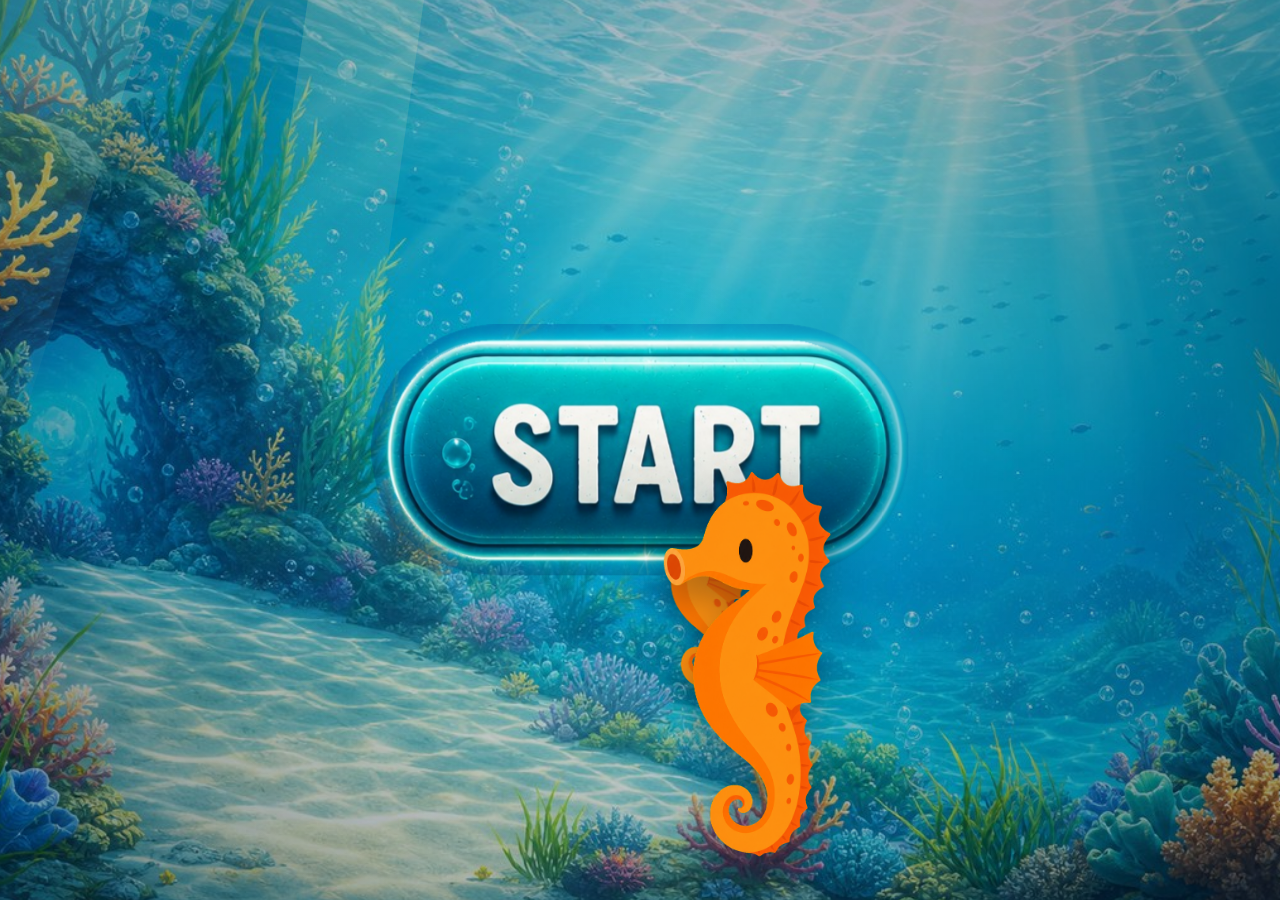
==== index.html @ 43b14491 "Initial kiosk app" ====
<!doctype html>
<html lang="en">
  <head>
    <meta charset="utf-8">
    <meta name="viewport" content="width=device-width, initial-scale=1, viewport-fit=cover">
    <title>Seahorse Exhibit Kiosk</title>

    <link rel="preload" href="assets/seahorse-underwater-bg-1280.jpg" as="image">
    <link rel="stylesheet" href="styles.css?v=button-playground43">

    <!-- SAFE ONLY: fish tail positioning (no layout interference) -->
    <style>
      .fish-button {
        position: relative;
        overflow: visible;
      }

      .fish-button .fish-tail-outline {
        position: absolute;
        right: -90px;
        top: 50%;
        transform: translateY(-50%);
        pointer-events: none;
        z-index: 0;
      }

      .fish-button.fish-reverse .fish-tail-outline {
        right: auto;
        left: -90px;
        transform: translateY(-50%) scaleX(-1);
      }
    </style>
  </head>

  <body>
    <main id="app" class="kiosk" data-layout="1" aria-live="polite">

      <!-- HOME SCREEN -->
      <section id="homeScreen" class="screen new-title-screen is-active" data-screen="home">
        <img class="background-art" src="assets/seahorse-underwater-bg-1280.jpg" alt="">
        <div class="water-tint"></div>

        <div class="light-rays" aria-hidden="true">
          <span></span><span></span><span></span><span></span>
        </div>

        <div class="swimming-seahorse-stage" aria-hidden="true">
          <span class="swimming-seahorse swim-friend swim-friend-two">
            <img src="assets/cartoon-seahorse-generated.png" alt="">
          </span>
          <span class="swimming-seahorse swim-friend swim-friend-one">
            <img src="assets/cartoon-seahorse-generated.png" alt="">
          </span>
        </div>

        <button id="altStartButton" class="start-button new-title-start" type="button">
          <span>START</span>
        </button>

        <div class="swimming-seahorse-stage swimming-seahorse-foreground" aria-hidden="true">
          <span class="swimming-seahorse swim-main">
            <img src="assets/cartoon-seahorse-generated.png" alt="">
          </span>
        </div>
      </section>

      <!-- CHALLENGE SCREEN -->
      <section id="challengeScreen" class="screen challenge-screen" data-screen="challenge">
        <img class="background-art" src="assets/seahorse-underwater-bg-1280.jpg" alt="">
        <div class="water-tint challenge-tint"></div>

        <button id="challengeHomeButton" class="challenge-home-button" type="button" aria-label="Home">
          Home
        </button>

        <div class="challenge-shell">
          <div class="challenge-hero">
            <button id="junoButton" class="juno-sprite juno-button" type="button" aria-label="Tickle Juno">
              <img id="junoImage" src="assets/juno.png" alt="Juno">
            </button>

            <div class="brand-lockup">
              <img src="assets/juno-ocean-adventures-logo-user-upscaled.png" alt="Juno's Ocean Adventures">
            </div>
          </div>

          <div class="challenge-grid" aria-label="Choose a challenge">
            <button class="challenge-card explorer" data-mode="explorer">
              <span class="challenge-icon">🔍</span>
              <strong>Explorer</strong>
              <span class="challenge-age">Ages 4–7</span>
            </button>

            <button class="challenge-card detective" data-mode="detective">
              <span class="challenge-icon">🕵️</span>
              <strong>Detective</strong>
              <span class="challenge-age">Ages 8–11</span>
            </button>

            <button class="challenge-card scientist" data-mode="scientist">
              <span class="challenge-icon">🔬</span>
              <strong>Scientist</strong>
              <span class="challenge-age">Ages 14–18</span>
            </button>
          </div>
        </div>
      </section>

      <!-- PLAYGROUND SCREEN -->
      <section id="playgroundScreen" class="screen playground-screen" data-screen="playground">
        <img class="background-art" src="assets/seahorse-underwater-bg-1280.jpg" alt="">
        <div class="water-tint playground-tint"></div>

        <button id="playgroundBackButton" class="challenge-home-button playground-back-button" type="button">
          Back
        </button>

        <div class="playground-shell">
          <h2>Button Playground</h2>

          <div class="playground-grid">

            <!-- FISH BUTTONS (UNCHANGED) -->
            <button class="aqua-button fish-button fish-coral" type="button">
              <i class="fish-tail-outline"></i>
              <span>Explorer</span>
            </button>

            <button class="aqua-button fish-button fish-lime" type="button">
              <i class="fish-tail-outline"></i>
              <span>Detective</span>
            </button>

            <button class="aqua-button fish-button fish-moon" type="button">
              <i class="fish-tail-outline"></i>
              <span>Scientist</span>
            </button>

            <button class="aqua-button fish-button fish-ribbon fish-button-tall" type="button">
              <i class="fish-tail-outline"></i>
              <span class="fish-label"><b>Explorer</b><small>Ages 4–7</small></span>
            </button>

            <button class="aqua-button fish-button fish-speckle fish-button-tall" type="button">
              <i class="fish-tail-outline"></i>
              <span class="fish-label"><b>Detective</b><small>Ages 8–11</small></span>
            </button>

            <button class="aqua-button fish-button fish-deep fish-button-tall" type="button">
              <i class="fish-tail-outline"></i>
              <span class="fish-label"><b>Scientist</b><small>Ages 14–18</small></span>
            </button>

            <button class="aqua-button fish-button fish-sunburst fish-button-icon" type="button">
              <i class="fish-tail-outline"></i>
              <span class="fish-label"><b>🔍 Explorer</b><small>Ages 4–7</small></span>
            </button>

            <button class="aqua-button fish-button fish-bubblegum fish-button-icon" type="button">
              <i class="fish-tail-outline"></i>
              <span class="fish-label"><b>🕵️ Detective</b><small>Ages 8–11</small></span>
            </button>

            <button class="aqua-button fish-button fish-reef fish-button-icon" type="button">
              <i class="fish-tail-outline"></i>
              <span class="fish-label"><b>🔬 Scientist</b><small>Ages 14–18</small></span>
            </button>

            <button class="aqua-button fish-button fish-sunburst fish-naked" type="button">
              <i class="fish-tail-outline"></i>
              <span class="fish-label"><b>Explorer</b><small>Ages 4-7</small></span>
            </button>

            <button class="aqua-button fish-button fish-bubblegum fish-naked" type="button">
              <i class="fish-tail-outline"></i>
              <span class="fish-label"><b>Detective</b><small>Ages 8-11</small></span>
            </button>

            <button class="aqua-button fish-button fish-reef fish-naked fish-reverse" type="button">
              <i class="fish-tail-outline"></i>
              <span class="fish-label"><b>Scientist</b><small>Ages 14-18</small></span>
            </button>

            <button class="aqua-button fish-button fish-coral fish-naked fish-naked-icon" type="button">
              <i class="fish-tail-outline"></i>
              <span class="fish-label"><b>&#128269; Explorer</b><small>Ages 4-7</small></span>
            </button>

            <button class="aqua-button fish-button fish-lime fish-naked fish-naked-icon" type="button">
              <i class="fish-tail-outline"></i>
              <span class="fish-label"><b>&#128373; Detective</b><small>Ages 8-11</small></span>
            </button>

            <button class="aqua-button fish-button fish-moon fish-naked fish-naked-icon" type="button">
              <i class="fish-tail-outline"></i>
              <span class="fish-label"><b>&#128300; Scientist</b><small>Ages 14-18</small></span>
            </button>

            <button class="aqua-button creature-button clam-flat-button" type="button">
              <span><b>Detective</b><small>Ages 8-11</small></span>
            </button>

            <button class="aqua-button creature-button oyster-button" type="button">
              <span><b>Scientist</b><small>Ages 14-18</small></span>
            </button>

            <button class="aqua-button creature-button scallop-button" type="button">
              <span><b>Explorer</b><small>Fan shell</small></span>
            </button>

            <button class="aqua-button creature-button pearl-shell-button" type="button">
              <span><b>Clue Shell</b><small>Ages 8-11</small></span>
            </button>

            <button class="aqua-button fish-button fish-bubblegum fish-naked fish-reverse" type="button">
              <i class="fish-tail-outline"></i>
              <span class="fish-label"><b>Reverse Fish</b><small>Ages 8-11</small></span>
            </button>

            <button class="aqua-button fish-button fish-reef fish-naked-icon" type="button">
              <i class="fish-tail-outline"></i>
              <span class="fish-label"><b>&#128300; Lab Fish</b><small>Ages 14-18</small></span>
            </button>

            <button class="aqua-button creature-button mussel-button" type="button">
              <span><b>Deep Dive</b><small>Dark shell</small></span>
            </button>

            <button class="aqua-button creature-button cockle-button" type="button">
              <span><b>Shell Hunt</b><small>Ridged CTA</small></span>
            </button>

            <button class="aqua-button creature-button sand-dollar-button" type="button">
              <span><b>Detective</b><small>Sand dollar</small></span>
            </button>

            <button class="aqua-button creature-button tide-shell-button" type="button">
              <span><b>Scientist</b><small>Tide shell</small></span>
            </button>

            <button class="aqua-button creature-button octopus-button" type="button">
              <span><b>Octopus</b><small>Wiggly arms</small></span>
            </button>

            <button class="aqua-button creature-button jelly-dome-button" type="button">
              <span><b>Jelly Glow</b><small>Floating bell</small></span>
            </button>

            <button class="aqua-button creature-button crab-button" type="button">
              <span><b>Crab Clue</b><small>Pinch CTA</small></span>
            </button>

            <button class="aqua-button creature-button crab-walk-button" type="button">
              <span><b>Crab Walk</b><small>Arms + legs</small></span>
            </button>

            <button class="aqua-button creature-button puffer-button" type="button">
              <span><b>Puffer Pop</b><small>Round choice</small></span>
            </button>

            <button class="aqua-button creature-button squid-button" type="button">
              <span><b>Squid Sprint</b><small>Arrow shape</small></span>
            </button>

            <button class="aqua-button silhouette-button whale-silhouette-button" type="button" aria-label="Whale Wave">
              <svg viewBox="0 0 640 240" aria-hidden="true">
                <path class="silhouette-fill" d="M54 118C55 76 78 58 126 56C162 55 190 72 215 94C250 122 292 119 329 90C365 62 401 40 440 45C475 50 499 73 511 111C519 137 514 165 499 189C490 203 475 205 458 194C444 184 434 169 425 150C399 181 362 204 315 212C260 222 203 210 154 184C123 168 100 155 72 154C57 153 50 139 54 118Z"/>
                <path class="silhouette-fin" d="M185 177C163 193 140 198 118 197C124 176 141 162 169 156Z"/>
                <path class="silhouette-fin" d="M286 198C305 220 329 229 357 226C354 202 338 185 309 175Z"/>
                <path class="silhouette-tail" d="M498 72C532 49 570 32 605 34C594 62 575 83 545 96C575 107 594 129 605 158C570 158 532 140 498 116Z"/>
              </svg>
              <span><b>Whale Wave</b><small>Silhouette CTA</small></span>
            </button>

            <button class="aqua-button silhouette-button whale-silhouette-button whale-compact-button" type="button" aria-label="Blue Whale">
              <svg viewBox="0 0 640 240" aria-hidden="true">
                <path class="silhouette-fill" d="M58 132C58 89 81 67 129 65C164 64 191 77 214 98C252 132 303 132 346 94C380 65 415 47 450 56C487 66 507 97 511 134C514 162 502 190 480 209C464 223 447 210 430 178C403 201 368 214 321 218C266 223 213 213 166 190C133 174 104 164 77 166C62 167 54 152 58 132Z"/>
                <path class="silhouette-fin" d="M177 181C155 199 132 205 109 205C116 181 136 165 164 158Z"/>
                <path class="silhouette-fin" d="M285 202C304 224 329 233 357 230C354 205 337 188 309 178Z"/>
                <path class="silhouette-tail" d="M500 58C533 30 575 18 612 26C600 55 579 78 548 92C579 105 600 131 612 162C575 166 533 147 500 120Z"/>
              </svg>
              <span><b>Blue Whale</b><small>Tail shape</small></span>
            </button>

            <button class="aqua-button silhouette-button dolphin-silhouette-button" type="button" aria-label="Dolphin Dash">
              <svg viewBox="0 0 640 240" aria-hidden="true">
                <path class="silhouette-fill" d="M42 132C93 70 179 42 279 56C319 62 352 74 380 94C407 114 432 125 465 125C503 125 545 116 598 94C587 123 564 144 527 158C558 165 583 184 601 216C552 203 512 190 480 178C431 205 370 211 304 195C254 183 217 165 183 143C142 147 94 144 42 132Z"/>
                <path class="silhouette-fin" d="M236 66C251 31 277 12 314 9C305 47 286 72 256 84Z"/>
                <path class="silhouette-fin" d="M210 142C209 176 222 204 249 226C264 193 260 165 237 141Z"/>
                <path class="silhouette-nose" d="M42 132C30 137 20 137 10 132C20 126 31 126 42 132Z"/>
              </svg>
              <span><b>Dolphin Dash</b><small>Fast choice</small></span>
            </button>

            <button class="aqua-button silhouette-button shark-silhouette-button" type="button" aria-label="Shark Scout">
              <svg viewBox="0 0 760 240" aria-hidden="true">
                <path class="silhouette-fill" d="M20 120C83 73 151 62 222 86C285 108 355 102 430 76C444 48 452 27 455 9C484 22 513 48 542 87C611 84 680 94 738 119C691 149 624 162 541 158C526 191 511 215 496 230C472 214 461 191 461 162C390 170 321 163 254 141C220 160 191 177 167 192C162 173 164 156 174 142C121 149 70 142 20 120Z"/>
                <path class="silhouette-tail" d="M20 120C-10 83 -14 43 -1 2C31 38 55 72 73 105C55 137 31 171 -1 208C-14 166 -10 128 20 120Z"/>
                <path class="silhouette-fin" d="M348 81C376 42 406 18 439 9C437 52 427 82 409 99Z"/>
                <path class="silhouette-fin" d="M420 159C411 190 390 211 357 223C355 192 367 169 392 154Z"/>
                <path class="silhouette-eye" d="M693 112C701 112 706 116 708 122C701 126 694 126 688 122C689 117 691 114 693 112Z"/>
              </svg>
              <span><b>Shark Scout</b><small>Sharp choice</small></span>
            </button>

            <button class="aqua-button creature-button anchor-button" type="button">
              <span><b>Anchor</b><small>Strong tab</small></span>
            </button>

            <button class="aqua-button creature-button treasure-button" type="button">
              <span><b>Treasure</b><small>Reward style</small></span>
            </button>

            <button class="aqua-button creature-button kelp-button" type="button">
              <span><b>Kelp Gate</b><small>Leafy CTA</small></span>
            </button>

          </div>
        </div>
      </section>

      <!-- GAME SCREEN -->
      <section id="gameScreen" class="screen game-screen" data-screen="game">
        <button id="gameBackButton" class="game-back-button" type="button" aria-label="Home">
          Home
        </button>
        <div id="missionApp" class="mission-app" aria-live="polite"></div>
      </section>

    </main>

    <script src="app.js?v=button-playground43"></script>
  </body>
</html>
---- styles.css ----
:root {
  --deep: #06375a;
  --water: #0a7f9d;
  --aqua: #58e0ce;
  --sun: #ffe27d;
  --coral: #ff6f85;
  --pink: #f15aa4;
  --green: #4ed39a;
  --ink: #073047;
  --white: #f7fffb;
}

* {
  box-sizing: border-box;
}

html,
body {
  width: 100%;
  height: 100%;
  margin: 0;
  overflow: hidden;
  background: #031e36;
  font-family: "Trebuchet MS", "Segoe UI", Arial, sans-serif;
  color: var(--white);
  touch-action: manipulation;
  user-select: none;
}

button {
  font: inherit;
  -webkit-tap-highlight-color: transparent;
}

.kiosk {
  position: fixed;
  inset: 0;
  width: 100vw;
  height: 100vh;
  min-width: 320px;
  min-height: 240px;
  background: #031e36;
}

.layout-switcher {
  position: absolute;
  top: 14px;
  left: 50%;
  z-index: 20;
  display: flex;
  gap: 8px;
  padding: 8px;
  border-radius: 999px;
  background: rgba(3, 31, 52, 0.72);
  border: 1px solid rgba(164, 243, 236, 0.32);
  transform: translateX(-50%);
}

.layout-switcher button {
  display: grid;
  place-items: center;
  width: 38px;
  aspect-ratio: 1;
  border: 1px solid rgba(255, 255, 255, 0.34);
  border-radius: 50%;
  color: #eafffb;
  background: rgba(255, 255, 255, 0.1);
  cursor: pointer;
  font-weight: 800;
  line-height: 1;
}

.layout-switcher button.is-selected {
  color: #073047;
  background: #7ff7ec;
  border-color: rgba(255, 255, 255, 0.86);
}

.screen {
  position: absolute;
  inset: 0;
  display: grid;
  place-items: center;
  overflow: hidden;
  opacity: 0;
  pointer-events: none;
  transform: scale(1.005);
  transition: opacity 240ms ease, transform 240ms ease;
}

.screen.is-active {
  opacity: 1;
  pointer-events: auto;
  transform: scale(1);
}

.screen:not(.is-active),
.screen:not(.is-active) * {
  animation-play-state: paused !important;
}

.home-screen {
  contain: layout paint style;
}

.background-art {
  position: absolute;
  inset: 0;
  width: 100%;
  height: 100%;
  object-fit: cover;
  transform: scale(1.01);
}

.water-tint {
  position: absolute;
  inset: 0;
  background:
    radial-gradient(circle at 72% 45%, rgba(103, 239, 215, 0.22), transparent 28%),
    radial-gradient(circle at 21% 22%, rgba(255, 226, 125, 0.12), transparent 30%),
    linear-gradient(180deg, rgba(6, 105, 151, 0.2), rgba(4, 42, 76, 0.28));
  opacity: 0.8;
  pointer-events: none;
}

.light-rays {
  position: absolute;
  inset: -10% 0 0;
  overflow: hidden;
  pointer-events: none;
  opacity: 0.42;
}

.light-rays span {
  position: absolute;
  top: -18%;
  width: 13vw;
  height: 122vh;
  background: linear-gradient(180deg, rgba(255, 246, 188, 0.34), rgba(255, 246, 188, 0.02) 65%, transparent);
  filter: none;
  transform-origin: top center;
  animation: shimmer 8s ease-in-out infinite alternate;
}

.light-rays span:nth-child(1) {
  left: 5%;
  transform: rotate(17deg);
  animation-delay: -2s;
}

.light-rays span:nth-child(2) {
  left: 27%;
  width: 9vw;
  transform: rotate(8deg);
}

.light-rays span:nth-child(3) {
  right: 29%;
  width: 11vw;
  transform: rotate(-9deg);
  animation-delay: -4s;
}

.light-rays span:nth-child(4) {
  right: 6%;
  width: 15vw;
  transform: rotate(-18deg);
  animation-delay: -1s;
}

.light-rays span:nth-child(3),
.light-rays span:nth-child(4) {
  display: none;
}

.grass-field {
  position: absolute;
  inset: auto 0 0;
  height: 32vh;
  pointer-events: none;
}

.grass-field span {
  position: absolute;
  bottom: -3vh;
  width: clamp(14px, 1.35vw, 28px);
  height: var(--h, 25vh);
  border-radius: 80% 20% 0 0;
  background: linear-gradient(90deg, #1d7d62, #69df9b 45%, #0f6b64);
  clip-path: polygon(48% 0, 72% 22%, 62% 100%, 28% 100%, 36% 22%);
  transform-origin: bottom center;
  animation: grassSway var(--dur, 6s) ease-in-out infinite alternate;
  box-shadow: none;
}

.grass-field span:nth-child(1) { left: 2%; --h: 24vh; --dur: 6s; }
.grass-field span:nth-child(2) { left: 7%; --h: 31vh; --dur: 7s; animation-delay: -2s; }
.grass-field span:nth-child(3) { left: 13%; --h: 22vh; --dur: 5s; animation-delay: -1s; }
.grass-field span:nth-child(4) { left: 19%; --h: 28vh; --dur: 8s; animation-delay: -3s; }
.grass-field span:nth-child(5) { left: 26%; --h: 20vh; --dur: 7s; }
.grass-field span:nth-child(6) { left: 34%; --h: 26vh; --dur: 6s; animation-delay: -2s; }
.grass-field span:nth-child(7) { left: 42%; --h: 19vh; --dur: 5s; animation-delay: -1s; }
.grass-field span:nth-child(8) { left: 51%; --h: 24vh; --dur: 8s; }
.grass-field span:nth-child(9) { left: 59%; --h: 18vh; --dur: 6s; animation-delay: -4s; }
.grass-field span:nth-child(10) { left: 69%; --h: 27vh; --dur: 7s; animation-delay: -2s; }
.grass-field span:nth-child(11) { left: 76%; --h: 22vh; --dur: 6s; }
.grass-field span:nth-child(12) { left: 83%; --h: 30vh; --dur: 8s; animation-delay: -3s; }
.grass-field span:nth-child(13) { left: 89%; --h: 23vh; --dur: 7s; }
.grass-field span:nth-child(14) { left: 94%; --h: 29vh; --dur: 5s; animation-delay: -2s; }
.grass-field span:nth-child(15) { left: 98%; --h: 21vh; --dur: 6s; animation-delay: -1s; }

.bubble-layer,
.distant-fish-layer,
.layout-fx,
.signature-layer {
  position: absolute;
  inset: 0;
  overflow: hidden;
  pointer-events: none;
}

.layout-fx {
  z-index: 3;
}

.fx {
  position: absolute;
  display: none;
  pointer-events: none;
}

.signature-layer {
  z-index: 4;
}

.signature-hotspot {
  position: absolute;
  display: none;
  border: 0;
  padding: 0;
  background: transparent;
  cursor: pointer;
  pointer-events: auto;
  touch-action: manipulation;
}

.signature-hotspot span {
  position: absolute;
  display: block;
  pointer-events: none;
}

.bubble {
  position: absolute;
  left: var(--x);
  bottom: -8vh;
  width: var(--size);
  height: var(--size);
  border: 1.5px solid rgba(231, 255, 250, 0.68);
  border-radius: 50%;
  background:
    radial-gradient(circle at 32% 28%, rgba(255, 255, 255, 0.9) 0 9%, transparent 10%),
    radial-gradient(circle at 50% 50%, rgba(122, 242, 232, 0.1), rgba(255, 255, 255, 0.03));
  box-shadow: inset 0 0 8px rgba(255, 255, 255, 0.28);
  animation: bubbleRise var(--dur) linear forwards;
  pointer-events: auto;
}

.bubble.is-popped {
  pointer-events: none;
  animation: pop 420ms ease-out forwards;
}

.bubble.is-popped::after {
  content: "";
  position: absolute;
  inset: -30%;
  border: 2px solid rgba(223, 255, 249, 0.85);
  border-radius: 50%;
  opacity: 0;
  animation: bubblePopRing 420ms ease-out forwards;
}

.click-bubbles {
  position: fixed;
  inset: 0;
  z-index: 9999;
  overflow: hidden;
  pointer-events: none;
}

.click-bubble {
  position: absolute;
  height: auto;
  opacity: 0;
  pointer-events: none;
  animation: click-bubble-rise var(--bubble-time) ease-out var(--bubble-delay) forwards;
  filter: drop-shadow(0 2px 2px rgba(5, 72, 110, 0.2));
  will-change: transform, opacity;
}

.fish {
  position: absolute;
  top: var(--top);
  left: -14vw;
  width: var(--w);
  height: calc(var(--w) * 0.36);
  opacity: 0.28;
  background: rgba(217, 255, 248, 0.72);
  border-radius: 60% 45% 45% 60%;
  filter: none;
  animation: fishSwim var(--dur) linear forwards;
}

.fish::after {
  content: "";
  position: absolute;
  right: -28%;
  top: 20%;
  width: 38%;
  height: 60%;
  background: inherit;
  clip-path: polygon(0 50%, 100% 0, 100% 100%);
}

.seahorse-button {
  position: absolute;
  right: clamp(3vw, 6vw, 8vw);
  bottom: clamp(5vh, 7vh, 9vh);
  width: min(33vw, 52vh);
  aspect-ratio: 464 / 791;
  border: 0;
  padding: 0;
  background: transparent;
  cursor: pointer;
  outline: 0 !important;
  filter: drop-shadow(0 18px 14px rgba(4, 36, 65, 0.34));
  transform-origin: 50% 62%;
  z-index: 4;
}

.seahorse-button:focus,
.seahorse-button:focus-visible {
  outline: 0 !important;
  box-shadow: none;
}

.seahorse-art {
  display: block;
  width: 100%;
  height: 100%;
  object-fit: contain;
  transition: opacity 650ms ease, filter 300ms ease;
}

.seahorse-sway {
  display: block;
  width: 100%;
  height: 100%;
  transform-origin: 50% 56%;
  animation: seahorseSway 5.8s ease-in-out infinite alternate;
}

.kiosk[data-layout="2"] .seahorse-sway {
  animation-name: greetFloat;
  animation-duration: 4.6s;
}

.kiosk[data-layout="2"] .seahorse-art {
  transform: scaleX(-1);
}

.kiosk[data-layout="3"] .seahorse-sway {
  animation-name: curiousHover;
  animation-duration: 5.2s;
}

.kiosk[data-layout="4"] .seahorse-sway {
  animation-name: peekFloat;
  animation-duration: 6.2s;
}

.kiosk[data-layout="5"] .seahorse-sway {
  animation-name: spotlightPose;
  animation-duration: 5.8s;
}

.kiosk[data-layout="6"] .seahorse-sway {
  animation-name: hideSeekFloat;
  animation-duration: 4.8s;
}

.kiosk[data-layout="6"] .seahorse-art {
  filter: hue-rotate(85deg) saturate(0.85) brightness(0.95);
}

.kiosk[data-layout="7"] .seahorse-sway {
  animation-name: playfulNod;
  animation-duration: 3.4s;
}

.kiosk[data-layout="8"] .seahorse-sway {
  animation-name: sunbeamDrift;
  animation-duration: 6.8s;
}

.seahorse-button:active .seahorse-sway {
  animation-duration: 2.4s;
}

.seahorse-button.is-camouflaged .seahorse-art {
  filter: hue-rotate(118deg) saturate(0.95) brightness(0.82);
}

.kiosk.layout-tap[data-layout="2"] .seahorse-button {
  animation: tapFlip 650ms ease-out;
}

.kiosk.layout-tap[data-layout="3"] .start-button {
  animation: startPulse 3.4s ease-in-out infinite, tapGlow 760ms ease-out;
}

.kiosk.layout-tap[data-layout="4"] .seahorse-button {
  animation: tapPeek 760ms ease-out;
}

.kiosk.layout-tap[data-layout="5"] .fx-one {
  animation: spotlightPulse 4.4s ease-in-out infinite, tapSpot 900ms ease-out;
}

.kiosk.layout-tap[data-layout="6"] .seahorse-art {
  filter: hue-rotate(135deg) saturate(1.15) brightness(0.78);
}

.kiosk.layout-tap[data-layout="7"] .start-button {
  animation: startPulse 3.4s ease-in-out infinite, tileTap 420ms ease-out 2;
}

.kiosk.layout-tap[data-layout="8"] .fx-two {
  animation: moonBubble 5s ease-in-out infinite, tapMoon 900ms ease-out;
}

.baby-seahorse {
  position: absolute;
  right: 27vw;
  bottom: 42vh;
  width: min(9vw, 13vh);
  height: min(15.3vw, 22vh);
  pointer-events: none;
  z-index: 5;
}

.baby-seahorse img {
  position: absolute;
  display: block;
  width: 58%;
  height: auto;
  object-fit: contain;
  opacity: 0;
  transform: translate(0, 0) scale(0.34) rotate(-9deg);
  filter: drop-shadow(0 8px 7px rgba(3, 31, 60, 0.28));
}

.baby-seahorse img:nth-child(1) {
  left: 0;
  top: 28%;
}

.baby-seahorse img:nth-child(2) {
  left: 26%;
  top: 3%;
  width: 52%;
}

.baby-seahorse img:nth-child(3) {
  left: 36%;
  top: 46%;
  width: 47%;
}

.baby-seahorse.is-visible {
  opacity: 1;
}

.sea-friends {
  position: absolute;
  inset: 0;
  z-index: 5;
  pointer-events: none;
}

.sea-friend {
  position: absolute;
  display: block;
  width: clamp(72px, 8.2vw, 132px);
  aspect-ratio: 1;
  border: 0;
  padding: 0;
  background: transparent;
  cursor: pointer;
  pointer-events: auto;
  touch-action: manipulation;
  filter: drop-shadow(0 12px 10px rgba(4, 28, 50, 0.3));
  transform-origin: 50% 70%;
}

.sea-friend svg {
  display: block;
  width: 100%;
  height: 100%;
  overflow: visible;
}

.sea-friend .shadow {
  fill: rgba(2, 30, 47, 0.28);
}

.sea-friend.crab {
  left: clamp(22px, 4.6vw, 74px);
  bottom: clamp(14px, 4.5vh, 46px);
  animation: friendBob 4.6s ease-in-out infinite;
}

.sea-friend.crab .body,
.sea-friend.crab .claw path,
.sea-friend.crab .cheek {
  fill: #ff765e;
  stroke: #c94d39;
  stroke-width: 5;
  stroke-linecap: round;
  stroke-linejoin: round;
}

.sea-friend.crab .cheek {
  fill: #ff9a82;
  stroke-width: 0;
}

.sea-friend.crab .eyes line,
.sea-friend.crab .legs,
.sea-friend.crab .smile {
  fill: none;
  stroke: #963525;
  stroke-width: 5;
  stroke-linecap: round;
}

.sea-friend.crab .eyes circle {
  fill: #fff9e7;
  stroke: #963525;
  stroke-width: 4;
}

.sea-friend.crab .eyes .pupil {
  fill: #18334a;
  stroke: 0;
}

.sea-friend.crab .claw-left,
.sea-friend.crab .claw-right {
  transform-box: fill-box;
  transform-origin: center bottom;
}

.sea-friend.crab.is-waving .claw-left {
  animation: crabClawLeft 620ms ease-in-out 2;
}

.sea-friend.crab.is-waving .claw-right {
  animation: crabClawRight 620ms ease-in-out 2;
}

.sea-friend.starfish {
  left: clamp(240px, 28vw, 430px);
  bottom: clamp(28px, 7vh, 80px);
  width: clamp(68px, 7vw, 116px);
  animation: starfishBreathe 5.8s ease-in-out infinite;
}

.sea-friend.starfish .star-body {
  fill: #ff9c4a;
  stroke: #dc6532;
  stroke-width: 7;
  stroke-linejoin: round;
}

.sea-friend.starfish .dot {
  fill: #a9472d;
}

.sea-friend.starfish .star-smile {
  fill: none;
  stroke: #813524;
  stroke-width: 6;
  stroke-linecap: round;
}

.sea-friend.starfish .sparkles {
  fill: #fff19d;
  opacity: 0.45;
  transform-origin: center;
  animation: sparkleBlink 2.8s ease-in-out infinite;
}

.sea-friend.starfish.is-spinning {
  animation: starSpin 780ms ease-out;
}

.sea-friend.jelly {
  left: clamp(430px, 56vw, 840px);
  top: clamp(92px, 22vh, 190px);
  width: clamp(70px, 7.6vw, 128px);
  animation: jellyFloat 4.8s ease-in-out infinite;
}

.sea-friend.jelly .bell {
  fill: rgba(189, 113, 255, 0.92);
  stroke: #8a55db;
  stroke-width: 6;
  stroke-linejoin: round;
}

.sea-friend.jelly .rim,
.sea-friend.jelly .tentacle,
.sea-friend.jelly .jelly-smile {
  fill: none;
  stroke: #7443bf;
  stroke-width: 6;
  stroke-linecap: round;
}

.sea-friend.jelly .tentacle {
  stroke: #cfa5ff;
  stroke-width: 5;
  animation: tentacleWave 2.4s ease-in-out infinite alternate;
}

.sea-friend.jelly .t2 { animation-delay: -0.5s; }
.sea-friend.jelly .t3 { animation-delay: -0.9s; }
.sea-friend.jelly .t4 { animation-delay: -1.2s; }

.sea-friend.jelly .jelly-eye {
  fill: #263047;
}

.sea-friend.jelly.is-glowing {
  animation: jellyBoop 700ms ease-out;
}

.sea-friend.jelly.is-glowing .bell {
  fill: rgba(222, 156, 255, 0.98);
}

.sea-friend.shell {
  right: clamp(240px, 31vw, 480px);
  bottom: clamp(8px, 3.5vh, 38px);
  width: clamp(74px, 8.6vw, 140px);
  animation: shellNudge 6.2s ease-in-out infinite;
}

.sea-friend.shell .bottom-shell {
  fill: #f4bd7b;
  stroke: #b97649;
  stroke-width: 6;
  stroke-linejoin: round;
}

.sea-friend.shell .top-shell {
  fill: #ffd79d;
  stroke: #b97649;
  stroke-width: 6;
  stroke-linejoin: round;
  transform-box: fill-box;
  transform-origin: 14% 95%;
  transition: transform 260ms ease;
}

.sea-friend.shell .shell-lines {
  fill: none;
  stroke: #c78758;
  stroke-width: 5;
  stroke-linecap: round;
}

.sea-friend.shell .pearl {
  fill: #fff7d6;
  stroke: #98e5e3;
  stroke-width: 5;
  transform-box: fill-box;
  transform-origin: center;
  transform: scale(0.72);
  opacity: 0.72;
}

.sea-friend.shell.is-open .top-shell {
  transform: rotate(-24deg) translateY(-10px);
}

.sea-friend.shell.is-open .pearl {
  animation: pearlPop 650ms ease-out;
}

.kiosk[data-layout="1"] .sea-friend.starfish {
  left: 48vw;
  bottom: 1.2vh;
}

.kiosk[data-layout="1"] .sea-friend.crab {
  left: 3vw;
  bottom: 0;
}

.kiosk[data-layout="1"] .sea-friend.shell {
  right: auto;
  left: 56vw;
  bottom: 1vh;
}

.kiosk[data-layout="2"] .sea-friend.crab {
  left: 37vw;
  bottom: 2vh;
}

.kiosk[data-layout="2"] .sea-friend.starfish {
  left: 48vw;
  bottom: 2vh;
}

.kiosk[data-layout="2"] .sea-friend.jelly {
  left: 55vw;
  top: 18vh;
}

.kiosk[data-layout="2"] .sea-friend.shell {
  right: 2vw;
  bottom: 2vh;
}

.kiosk[data-layout="3"] .sea-friend.crab {
  left: 3vw;
  bottom: 3vh;
}

.kiosk[data-layout="3"] .sea-friend.starfish {
  left: 56vw;
  bottom: 4vh;
}

.kiosk[data-layout="3"] .sea-friend.jelly {
  left: 48vw;
  top: 19vh;
}

.kiosk[data-layout="3"] .sea-friend.shell {
  right: auto;
  left: 59vw;
  bottom: 2vh;
}

.kiosk[data-layout="4"] .sea-friend.starfish {
  left: 46vw;
  bottom: 3vh;
}

.kiosk[data-layout="4"] .sea-friend.shell {
  right: auto;
  left: 58vw;
  bottom: 2vh;
}

.kiosk[data-layout="5"] .sea-friend.starfish {
  left: 7vw;
  bottom: 6vh;
}

.kiosk[data-layout="5"] .sea-friend.shell {
  right: auto;
  left: 60vw;
  bottom: 1vh;
}

.kiosk[data-layout="6"] .sea-friend.crab {
  left: 42vw;
  bottom: 3vh;
}

.kiosk[data-layout="6"] .sea-friend.starfish {
  left: 46vw;
  bottom: 2vh;
}

.kiosk[data-layout="6"] .sea-friend.jelly {
  left: 48vw;
  top: 16vh;
}

.kiosk[data-layout="6"] .sea-friend.shell {
  right: 0.5vw;
  bottom: 0;
}

.kiosk[data-layout="7"] .sea-friend.crab {
  left: 3vw;
  bottom: 3vh;
}

.kiosk[data-layout="7"] .sea-friend.starfish {
  left: 35vw;
  bottom: 2vh;
}

.kiosk[data-layout="7"] .sea-friend.jelly {
  left: auto;
  right: 3vw;
  top: 25vh;
}

.kiosk[data-layout="7"] .sea-friend.shell {
  right: auto;
  left: 45vw;
  bottom: 2vh;
}

.kiosk[data-layout="8"] .sea-friend.starfish {
  left: 49vw;
  bottom: 3vh;
}

.kiosk[data-layout="8"] .sea-friend.shell {
  right: auto;
  left: 59vw;
  bottom: 2vh;
}

.kiosk[data-layout="1"] .sig-one,
.kiosk[data-layout="2"] .sig-two,
.kiosk[data-layout="3"] .sig-three,
.kiosk[data-layout="4"] .sig-four,
.kiosk[data-layout="5"] .sig-five,
.kiosk[data-layout="6"] .sig-six,
.kiosk[data-layout="7"] .sig-seven,
.kiosk[data-layout="8"] .sig-eight {
  display: block;
}

.sig-one {
  left: 37vw;
  top: 14vh;
  width: clamp(110px, 13vw, 190px);
  aspect-ratio: 1;
  border-radius: 50%;
  animation: slowSpin 11s linear infinite;
}

.sig-one span {
  width: clamp(13px, 1.6vw, 22px);
  aspect-ratio: 1;
  border-radius: 50%;
  background: #fff7d6;
  border: 2px solid rgba(112, 239, 233, 0.8);
  box-shadow: 0 0 14px rgba(142, 248, 238, 0.62);
}

.sig-one span:nth-child(1) { left: 48%; top: 0; }
.sig-one span:nth-child(2) { right: 4%; top: 30%; }
.sig-one span:nth-child(3) { right: 18%; bottom: 5%; }
.sig-one span:nth-child(4) { left: 16%; bottom: 7%; }
.sig-one span:nth-child(5) { left: 0; top: 32%; }

.kiosk.signature-tap[data-layout="1"] .sig-one {
  animation: slowSpin 11s linear infinite, pearlBloom 680ms ease-out;
}

.sig-two {
  left: 40vw;
  top: 25vh;
  width: clamp(200px, 25vw, 360px);
  height: clamp(80px, 12vh, 120px);
}

.sig-two span {
  width: clamp(32px, 4.3vw, 58px);
  aspect-ratio: 1;
  border-radius: 50%;
  border: 2px solid rgba(231, 255, 250, 0.78);
  background: radial-gradient(circle at 35% 28%, rgba(255, 255, 255, 0.88) 0 10%, rgba(100, 238, 228, 0.16) 11% 100%);
  animation: bridgeHop 2.8s ease-in-out infinite;
}

.sig-two span:nth-child(1) { left: 0; bottom: 2%; }
.sig-two span:nth-child(2) { left: 27%; bottom: 32%; animation-delay: -0.4s; }
.sig-two span:nth-child(3) { left: 55%; bottom: 44%; animation-delay: -0.8s; }
.sig-two span:nth-child(4) { right: 0; bottom: 20%; animation-delay: -1.2s; }

.kiosk.signature-tap[data-layout="2"] .sig-two span {
  animation: bridgeHop 2.8s ease-in-out infinite, bubbleJump 620ms ease-out;
}

.sig-three {
  left: 4vw;
  top: 30vh;
  width: clamp(140px, 17vw, 240px);
  height: clamp(90px, 14vh, 150px);
}

.sig-three::before {
  content: "";
  position: absolute;
  left: 17%;
  bottom: 8%;
  width: 66%;
  height: 44%;
  border-radius: 8px 8px 18px 18px;
  background: linear-gradient(180deg, #ce8742, #7a4529);
  border: 4px solid #ffd27f;
  box-shadow: inset 0 8px 0 rgba(255, 218, 137, 0.35), 0 12px 14px rgba(3, 28, 48, 0.25);
}

.sig-three span {
  width: clamp(10px, 1.6vw, 20px);
  aspect-ratio: 1;
  background: #fff19d;
  clip-path: polygon(50% 0, 62% 37%, 100% 50%, 62% 63%, 50% 100%, 38% 63%, 0 50%, 38% 37%);
  animation: treasureTwinkle 2.1s ease-in-out infinite;
}

.sig-three span:nth-child(1) { left: 20%; top: 0; }
.sig-three span:nth-child(2) { left: 52%; top: 16%; animation-delay: -0.7s; }
.sig-three span:nth-child(3) { right: 8%; top: 2%; animation-delay: -1.4s; }

.kiosk.signature-tap[data-layout="3"] .sig-three::before {
  animation: chestPop 720ms ease-out;
}

.kiosk.signature-tap[data-layout="3"] .sig-three span {
  animation: treasureTwinkle 2.1s ease-in-out infinite, sparkleLaunch 720ms ease-out;
}

.sig-four {
  left: 12vw;
  bottom: 8vh;
  width: 60vw;
  height: 16vh;
}

.sig-four span {
  width: clamp(34px, 5vw, 70px);
  height: clamp(16px, 2.2vw, 30px);
  border-radius: 60% 45% 45% 60%;
  background: #ffd56b;
  opacity: 0.78;
  animation: miniFishLoop 5.8s linear infinite;
}

.sig-four span::after {
  content: "";
  position: absolute;
  right: -28%;
  top: 17%;
  width: 36%;
  height: 66%;
  background: inherit;
  clip-path: polygon(0 50%, 100% 0, 100% 100%);
}

.sig-four span:nth-child(1) { top: 8%; animation-delay: -0.2s; }
.sig-four span:nth-child(2) { top: 34%; animation-delay: -1.5s; background: #ff9ab2; }
.sig-four span:nth-child(3) { top: 56%; animation-delay: -2.9s; background: #7df4d9; }
.sig-four span:nth-child(4) { top: 22%; animation-delay: -4.1s; background: #bda2ff; }

.kiosk.signature-tap[data-layout="4"] .sig-four span {
  animation: miniFishLoop 2.1s linear infinite;
}

.sig-five {
  left: 12vw;
  top: 4vh;
  width: 70vw;
  height: 86vh;
}

.sig-five span {
  top: 0;
  width: clamp(38px, 6vw, 82px);
  height: 88vh;
  background: linear-gradient(180deg, rgba(255, 245, 171, 0.46), rgba(255, 245, 171, 0.04) 66%, transparent);
  transform-origin: top center;
  animation: stageSweep 5.4s ease-in-out infinite alternate;
}

.sig-five span:nth-child(1) { left: 16%; rotate: 13deg; }
.sig-five span:nth-child(2) { left: 46%; rotate: -4deg; animation-delay: -1.7s; background: linear-gradient(180deg, rgba(126, 247, 236, 0.4), transparent 72%); }
.sig-five span:nth-child(3) { right: 16%; rotate: -14deg; animation-delay: -3.1s; background: linear-gradient(180deg, rgba(255, 137, 179, 0.34), transparent 72%); }

.kiosk.signature-tap[data-layout="5"] .sig-five span {
  animation: stageSweep 1.2s ease-in-out 2 alternate;
}

.sig-six {
  left: 48vw;
  top: 20vh;
  width: 28vw;
  height: 36vh;
}

.sig-six span {
  bottom: -1vh;
  width: clamp(24px, 3vw, 44px);
  height: clamp(125px, 24vh, 230px);
  border-radius: 80% 20% 0 0;
  background: linear-gradient(90deg, #1d7d62, #7df0a8 45%, #0f6b64);
  clip-path: polygon(48% 0, 72% 22%, 62% 100%, 28% 100%, 36% 22%);
  transform-origin: bottom center;
  animation: peekLeaf 4.2s ease-in-out infinite alternate;
}

.sig-six span:nth-child(1) { left: 0; --tilt: -10deg; }
.sig-six span:nth-child(2) { left: 24%; --tilt: 9deg; animation-delay: -1.1s; }
.sig-six span:nth-child(3) { left: 50%; --tilt: -6deg; animation-delay: -2.2s; }
.sig-six span:nth-child(4) { right: 0; --tilt: 12deg; animation-delay: -3s; }

.kiosk.signature-tap[data-layout="6"] .sig-six span {
  animation: leafHide 820ms ease-out;
}

.sig-seven {
  left: 30vw;
  top: 42vh;
  width: clamp(190px, 24vw, 330px);
  height: clamp(120px, 18vh, 180px);
}

.sig-seven span {
  width: clamp(18px, 2.2vw, 32px);
  aspect-ratio: 1;
  border-radius: 50%;
  background: #ffe27d;
  box-shadow: 0 0 0 4px rgba(255, 226, 125, 0.16);
  animation: pearlPattern 1.8s steps(2, end) infinite;
}

.sig-seven span:nth-child(1) { left: 0; top: 0; }
.sig-seven span:nth-child(2) { left: 30%; top: 24%; animation-delay: -0.3s; }
.sig-seven span:nth-child(3) { left: 60%; top: 0; animation-delay: -0.6s; }
.sig-seven span:nth-child(4) { left: 16%; bottom: 0; animation-delay: -0.9s; }
.sig-seven span:nth-child(5) { left: 48%; bottom: 18%; animation-delay: -1.2s; }
.sig-seven span:nth-child(6) { right: 0; bottom: 0; animation-delay: -1.5s; }

.kiosk.signature-tap[data-layout="7"] .sig-seven span {
  animation: pearlPattern 1.8s steps(2, end) infinite, arcadeBurst 520ms ease-out;
}

.sig-eight {
  left: 20vw;
  bottom: 6vh;
  width: 42vw;
  height: 28vh;
}

.sig-eight span {
  left: 0;
  width: 100%;
  height: clamp(20px, 3vw, 42px);
  border-radius: 999px;
  opacity: 0.55;
  background: linear-gradient(90deg, transparent, rgba(255, 118, 170, 0.7), rgba(113, 247, 234, 0.72), transparent);
  animation: ribbonCurrent 6s ease-in-out infinite;
}

.sig-eight span:nth-child(1) { top: 8%; }
.sig-eight span:nth-child(2) { top: 41%; animation-delay: -2s; background: linear-gradient(90deg, transparent, rgba(255, 226, 125, 0.58), rgba(124, 244, 169, 0.64), transparent); }
.sig-eight span:nth-child(3) { bottom: 8%; animation-delay: -4s; background: linear-gradient(90deg, transparent, rgba(189, 162, 255, 0.62), rgba(124, 244, 169, 0.58), transparent); }

.kiosk.signature-tap[data-layout="8"] .sig-eight span {
  animation: ribbonCurrent 1s ease-in-out 2;
}

.friend-spark {
  position: fixed;
  left: var(--x);
  top: var(--y);
  width: var(--s, 14px);
  aspect-ratio: 1;
  border-radius: 50%;
  background:
    radial-gradient(circle at 32% 28%, rgba(255, 255, 255, 0.95) 0 18%, transparent 19%),
    radial-gradient(circle, rgba(120, 246, 237, 0.72), rgba(255, 255, 255, 0.08));
  border: 1px solid rgba(230, 255, 251, 0.7);
  pointer-events: none;
  z-index: 9;
  animation: friendSpark var(--dur, 650ms) ease-out forwards;
}

.friend-spark.star {
  border-radius: 28% 72% 34% 66%;
  background: #fff19d;
  border-color: rgba(255, 255, 255, 0.82);
}

.friend-spark.pearl {
  background: #fff7d6;
  border-color: #91f0ec;
}

.start-button {
  position: absolute;
  left: clamp(7vw, 10.5vw, 13vw);
  bottom: clamp(12vh, 16vh, 19vh);
  min-width: clamp(300px, 39vw, 570px);
  min-height: clamp(105px, 14vh, 160px);
  border: 4px solid rgba(118, 255, 247, 0.96);
  border-radius: 999px;
  color: #f4f2e8;
  background:
    radial-gradient(circle at 28% 22%, rgba(255, 255, 255, 0.45), transparent 13%),
    radial-gradient(circle at 15% 75%, rgba(38, 221, 214, 0.42), transparent 20%),
    linear-gradient(180deg, rgba(66, 234, 222, 0.96), rgba(10, 143, 163, 0.95) 52%, rgba(3, 90, 118, 0.98));
  box-shadow:
    inset 0 10px 24px rgba(255, 255, 255, 0.36),
    inset 0 -16px 26px rgba(0, 31, 55, 0.34),
    0 0 0 8px rgba(5, 44, 65, 0.42),
    0 0 26px rgba(91, 255, 247, 0.62),
    0 18px 28px rgba(3, 24, 45, 0.42);
  cursor: pointer;
  z-index: 6;
  animation: startPulse 3.4s ease-in-out infinite;
}

.kiosk[data-layout="2"] .start-button {
  animation-name: startPulse, buttonDrift;
  animation-duration: 3.4s, 5.5s;
  animation-timing-function: ease-in-out, ease-in-out;
  animation-iteration-count: infinite, infinite;
}

.kiosk[data-layout="4"] .start-button {
  animation-name: startPulse, buoyButton;
  animation-duration: 3.4s, 3.2s;
  animation-timing-function: ease-in-out, ease-in-out;
  animation-iteration-count: infinite, infinite;
}

.kiosk[data-layout="7"] .start-button {
  animation-name: startPulse, tileTap;
  animation-duration: 3.4s, 4.2s;
  animation-timing-function: ease-in-out, ease-in-out;
  animation-iteration-count: infinite, infinite;
}

.start-button::before {
  content: "";
  position: absolute;
  inset: 10px 16px auto;
  height: 42%;
  border-radius: inherit;
  background: linear-gradient(180deg, rgba(255, 255, 255, 0.38), rgba(255, 255, 255, 0.04));
  pointer-events: none;
}

.start-button::after {
  content: "";
  position: absolute;
  inset: 8px;
  border-radius: inherit;
  border: 1px solid rgba(255, 255, 255, 0.24);
  box-shadow: inset 0 0 12px rgba(5, 255, 240, 0.24);
  pointer-events: none;
}

.start-button span {
  position: relative;
  z-index: 1;
  display: block;
  padding: 0.18em 0.95em 0.22em;
  font-family: "Arial Rounded MT Bold", "Cooper Black", "Trebuchet MS", "Segoe UI", sans-serif;
  font-size: clamp(3rem, 7.1vw, 7.4rem);
  font-weight: 900;
  letter-spacing: 0;
  line-height: 1;
  text-shadow:
    0 5px 0 rgba(2, 32, 50, 0.42),
    0 10px 18px rgba(2, 24, 40, 0.55),
    0 -1px 0 rgba(255, 255, 255, 0.6);
}

.kiosk[data-layout="1"] .seahorse-button {
  right: clamp(3vw, 6vw, 8vw);
  bottom: clamp(5vh, 7vh, 9vh);
  width: min(33vw, 52vh);
}

.kiosk[data-layout="1"] .start-button {
  left: clamp(7vw, 10.5vw, 13vw);
  right: auto;
  top: auto;
  bottom: clamp(12vh, 16vh, 19vh);
}

.kiosk[data-layout="2"] .seahorse-button {
  left: clamp(5vw, 7vw, 9vw);
  right: auto;
  bottom: clamp(7vh, 9vh, 11vh);
  width: min(31vw, 50vh);
}

.kiosk[data-layout="2"] .start-button {
  left: auto;
  right: clamp(7vw, 10vw, 12vw);
  top: auto;
  bottom: clamp(15vh, 18vh, 21vh);
  min-width: clamp(300px, 36vw, 520px);
}

.kiosk[data-layout="2"] .fx-one,
.kiosk[data-layout="2"] .fx-two,
.kiosk[data-layout="2"] .fx-three {
  display: block;
  width: clamp(40px, 6vw, 84px);
  aspect-ratio: 1;
  border: 2px solid rgba(220, 255, 250, 0.55);
  border-radius: 50%;
  animation: lazyBubble 7s ease-in-out infinite;
}

.kiosk[data-layout="2"] .fx-one {
  left: 39vw;
  top: 27vh;
}

.kiosk[data-layout="2"] .fx-two {
  left: 47vw;
  top: 50vh;
  animation-delay: -2s;
}

.kiosk[data-layout="2"] .fx-three {
  left: 56vw;
  top: 34vh;
  animation-delay: -4s;
}

.kiosk[data-layout="3"] .seahorse-button {
  right: clamp(8vw, 12vw, 15vw);
  bottom: clamp(14vh, 18vh, 21vh);
  width: min(27vw, 43vh);
}

.kiosk[data-layout="3"] .start-button {
  left: 17vw;
  right: auto;
  top: auto;
  bottom: clamp(5vh, 7vh, 9vh);
  min-width: clamp(360px, 38vw, 560px);
  min-height: clamp(92px, 12vh, 136px);
}

.kiosk[data-layout="3"] .fx-one,
.kiosk[data-layout="3"] .fx-two {
  display: block;
  left: 50%;
  bottom: 5vh;
  border: 2px solid rgba(127, 247, 236, 0.46);
  border-radius: 50%;
  transform: translate(-50%, 0);
  animation: buttonLagoonRing 3.8s ease-out infinite;
}

.kiosk[data-layout="3"] .fx-one {
  width: min(48vw, 620px);
  height: min(16vh, 150px);
}

.kiosk[data-layout="3"] .fx-two {
  width: min(36vw, 480px);
  height: min(12vh, 110px);
  animation-delay: -1.8s;
}

.kiosk[data-layout="4"] .seahorse-button {
  right: 2vw;
  bottom: 2vh;
  width: min(35vw, 55vh);
}

.kiosk[data-layout="4"] .start-button {
  left: clamp(5vw, 8vw, 10vw);
  right: auto;
  top: clamp(28vh, 34vh, 38vh);
  bottom: auto;
  min-width: clamp(280px, 32vw, 480px);
  background:
    radial-gradient(circle at 30% 20%, rgba(255, 255, 255, 0.4), transparent 14%),
    linear-gradient(180deg, rgba(255, 193, 84, 0.98), rgba(255, 116, 77, 0.96));
  border-color: rgba(255, 244, 194, 0.94);
}

.kiosk[data-layout="4"] .fx-one {
  display: block;
  left: 5vw;
  top: 20vh;
  width: min(33vw, 430px);
  height: min(48vh, 360px);
  border-radius: 50%;
  background: radial-gradient(circle, rgba(255, 215, 125, 0.22), transparent 68%);
  animation: softGlow 4.8s ease-in-out infinite;
}

.kiosk[data-layout="5"] .seahorse-button {
  right: clamp(8vw, 11vw, 13vw);
  bottom: clamp(7vh, 10vh, 12vh);
  width: min(23vw, 36vh);
}

.kiosk[data-layout="5"] .start-button {
  left: clamp(16vw, 21vw, 24vw);
  right: auto;
  top: auto;
  bottom: clamp(13vh, 17vh, 20vh);
  min-width: clamp(430px, 46vw, 690px);
  min-height: clamp(116px, 15vh, 170px);
}

.kiosk[data-layout="5"] .fx-one {
  display: block;
  left: 13vw;
  bottom: 7vh;
  width: min(70vw, 860px);
  height: min(31vh, 230px);
  border-radius: 50%;
  background: radial-gradient(ellipse, rgba(255, 231, 151, 0.24), rgba(102, 240, 226, 0.12) 48%, transparent 70%);
  animation: spotlightPulse 4.4s ease-in-out infinite;
}

.kiosk[data-layout="5"] .fx-two,
.kiosk[data-layout="5"] .fx-three {
  display: block;
  width: 8px;
  height: 82vh;
  top: -8vh;
  background: linear-gradient(180deg, rgba(255, 244, 190, 0.44), transparent);
  transform-origin: top center;
  animation: scanRay 7s ease-in-out infinite alternate;
}

.kiosk[data-layout="5"] .fx-two {
  left: 25vw;
  transform: rotate(11deg);
}

.kiosk[data-layout="5"] .fx-three {
  right: 23vw;
  transform: rotate(-10deg);
  animation-delay: -3s;
}

.kiosk[data-layout="6"] .seahorse-button {
  left: clamp(7vw, 10vw, 12vw);
  right: auto;
  bottom: clamp(19vh, 23vh, 27vh);
  width: min(26vw, 42vh);
}

.kiosk[data-layout="6"] .start-button {
  left: auto;
  right: clamp(7vw, 10vw, 12vw);
  top: auto;
  bottom: clamp(9vh, 12vh, 15vh);
  min-width: clamp(330px, 34vw, 520px);
  background:
    radial-gradient(circle at 30% 20%, rgba(255, 255, 255, 0.35), transparent 14%),
    linear-gradient(180deg, rgba(126, 247, 236, 0.98), rgba(62, 172, 218, 0.96));
}

.kiosk[data-layout="6"] .fx-one,
.kiosk[data-layout="6"] .fx-two,
.kiosk[data-layout="6"] .fx-three {
  display: block;
  border: 2px solid rgba(95, 232, 165, 0.42);
  border-radius: 50%;
  animation: hideSeekRipple 4.6s ease-out infinite;
}

.kiosk[data-layout="6"] .fx-one {
  left: 10vw;
  top: 28vh;
  width: 12vw;
  aspect-ratio: 1;
}

.kiosk[data-layout="6"] .fx-two {
  left: 24vw;
  top: 45vh;
  width: 8vw;
  aspect-ratio: 1;
  animation-delay: -1.4s;
}

.kiosk[data-layout="6"] .fx-three {
  left: 36vw;
  top: 22vh;
  width: 6vw;
  aspect-ratio: 1;
  animation-delay: -2.7s;
}

.kiosk[data-layout="7"] .seahorse-button {
  right: clamp(14vw, 18vw, 21vw);
  bottom: clamp(3vh, 5vh, 7vh);
  width: min(31vw, 48vh);
}

.kiosk[data-layout="7"] .start-button {
  left: clamp(5vw, 8vw, 10vw);
  right: auto;
  top: clamp(15vh, 19vh, 23vh);
  bottom: auto;
  min-width: clamp(300px, 32vw, 480px);
  min-height: clamp(96px, 12vh, 140px);
  border-radius: 8px;
}

.kiosk[data-layout="7"] .fx-one,
.kiosk[data-layout="7"] .fx-two,
.kiosk[data-layout="7"] .fx-three,
.kiosk[data-layout="7"] .fx-four {
  display: block;
  width: clamp(16px, 2vw, 26px);
  aspect-ratio: 1;
  border-radius: 50%;
  background: rgba(255, 210, 110, 0.74);
  animation: arcadePearl 4.8s ease-in-out infinite;
}

.kiosk[data-layout="7"] .fx-one { left: 28vw; top: 16vh; }
.kiosk[data-layout="7"] .fx-two { left: 45vw; top: 24vh; animation-delay: -1s; }
.kiosk[data-layout="7"] .fx-three { left: 57vw; top: 58vh; animation-delay: -2s; }
.kiosk[data-layout="7"] .fx-four { left: 78vw; top: 14vh; animation-delay: -3s; }

.kiosk[data-layout="8"] .seahorse-button {
  right: clamp(4vw, 7vw, 9vw);
  bottom: clamp(16vh, 20vh, 23vh);
  width: min(28vw, 45vh);
}

.kiosk[data-layout="8"] .start-button {
  left: clamp(7vw, 10vw, 12vw);
  right: auto;
  top: clamp(14vh, 18vh, 22vh);
  bottom: auto;
  min-width: clamp(310px, 32vw, 500px);
  background:
    radial-gradient(circle at 30% 20%, rgba(255, 255, 255, 0.42), transparent 14%),
    linear-gradient(180deg, rgba(255, 114, 158, 0.98), rgba(22, 170, 194, 0.96));
  border-color: rgba(255, 255, 255, 0.88);
}

.kiosk[data-layout="8"] .fx-one {
  display: block;
  left: -5vw;
  top: -12vh;
  width: 110vw;
  height: 32vh;
  background: linear-gradient(110deg, transparent, rgba(255, 141, 179, 0.24), rgba(103, 242, 234, 0.18), transparent);
  transform: rotate(-7deg);
  animation: sunriseSweep 6.8s ease-in-out infinite alternate;
}

.kiosk[data-layout="8"] .fx-two {
  display: block;
  right: 15vw;
  top: 19vh;
  width: min(22vw, 280px);
  aspect-ratio: 1;
  border-radius: 50%;
  border: 2px solid rgba(255, 255, 255, 0.32);
  animation: moonBubble 5s ease-in-out infinite;
}

.start-button.is-starting {
  animation: startLaunch 900ms ease forwards;
}

.burst {
  position: absolute;
  left: var(--x);
  top: var(--y);
  width: 1.4rem;
  height: 1.4rem;
  border-radius: 50%;
  border: 3px solid rgba(178, 255, 249, 0.95);
  background: rgba(139, 255, 249, 0.12);
  pointer-events: none;
  z-index: 30;
  will-change: transform, opacity;
  animation: burst 720ms ease-out forwards;
}

.challenge-tint {
  background:
    linear-gradient(180deg, rgba(3, 52, 81, 0.28), rgba(1, 24, 45, 0.56)),
    radial-gradient(circle at 50% 16%, rgba(255, 226, 125, 0.2), transparent 32%);
  mix-blend-mode: normal;
}

.challenge-shell {
  position: relative;
  z-index: 2;
  display: grid;
  gap: clamp(18px, 3.2vh, 40px);
  width: min(92vw, 1280px);
  align-items: center;
}

.challenge-hero {
  display: grid;
  grid-template-columns: minmax(0, 1fr) minmax(180px, 0.32fr);
  align-items: center;
  gap: clamp(6px, 1.8vw, 24px);
  margin: 0 auto clamp(-4px, -0.5vh, 0px);
  width: min(86vw, 1120px);
}

.juno-sprite {
  position: relative;
  grid-column: 2;
  grid-row: 1;
  justify-self: start;
  width: clamp(190px, 21vw, 310px);
  border: 0;
  padding: 0;
  background: transparent;
  cursor: pointer;
  filter: drop-shadow(0 18px 16px rgba(1, 20, 37, 0.42));
  transform-origin: 50% 70%;
  animation: junoFloat 4.2s ease-in-out infinite alternate;
  outline: 0;
  -webkit-tap-highlight-color: transparent;
}

.juno-sprite img {
  display: block;
  width: 100%;
  height: auto;
}

.juno-sprite.giggling {
  animation-play-state: paused;
}

.juno-sprite.giggling img {
  animation: junoGiggleImage 280ms ease-in-out infinite alternate;
}

.laugh-words {
  position: absolute;
  z-index: 8;
  inset: 0;
  overflow: visible;
  pointer-events: none;
}

.laugh-word {
  position: absolute;
  left: 50%;
  top: 36%;
  color: #ffffff;
  font: 900 clamp(1.25rem, 3vw, 2rem) "Arial Rounded MT Bold", "Trebuchet MS", sans-serif;
  letter-spacing: 0.02em;
  text-shadow: 0 3px 0 #063b5c, 0 0 10px rgba(54, 216, 208, 0.8);
  opacity: 0;
  animation: laughWordRise 1.35s ease-out var(--laugh-delay) forwards;
}

.brand-lockup {
  grid-column: 1;
  grid-row: 1;
  justify-self: end;
  width: min(64vw, 900px);
  transform: rotate(-2deg) translateY(-0.2vh);
  filter:
    drop-shadow(0 14px 16px rgba(1, 18, 36, 0.42))
    drop-shadow(0 0 18px rgba(96, 240, 236, 0.22));
}

.brand-lockup img {
  display: block;
  width: 100%;
  height: auto;
}

.challenge-grid {
  display: grid;
  grid-template-columns: repeat(3, minmax(0, 1fr));
  gap: clamp(16px, 2.2vw, 34px);
  width: min(86vw, 1060px);
  justify-self: center;
}

.challenge-card {
  display: flex;
  flex-direction: column;
  align-items: center;
  justify-content: center;
  gap: clamp(10px, 1.8vh, 17px);
  min-height: clamp(230px, 32vh, 318px);
  padding: clamp(18px, 2.5vw, 30px);
  border: 4px solid #063b5c;
  border-radius: 34px;
  color: #063b5c;
  cursor: pointer;
  box-shadow: 0 9px 0 #063b5c, 0 18px 26px rgba(0, 21, 45, 0.18);
  text-shadow: none;
  transition: transform 180ms ease, filter 180ms ease;
}

.challenge-card:active {
  transform: translateY(4px) scale(0.99);
  filter: brightness(1.04);
  box-shadow: 0 4px 0 #063b5c, 0 12px 18px rgba(0, 21, 45, 0.16);
}

.challenge-card.explorer {
  background: #b8f1b5;
}

.challenge-card.detective {
  background: #ffd36c;
}

.challenge-card.scientist {
  background: #c8b3f4;
}

.challenge-icon {
  display: grid;
  place-items: center;
  width: clamp(74px, 7.8vw, 104px);
  aspect-ratio: 1;
  border-radius: 50%;
  border: 3px solid #063b5c;
  background: rgba(255, 255, 255, 0.65);
  font-size: clamp(2.4rem, 4.2vw, 4.5rem);
  line-height: 1;
  font-weight: 900;
}

.challenge-card strong {
  font-family: "Arial Rounded MT Bold", "Trebuchet MS", "Segoe UI", Arial, sans-serif;
  font-size: clamp(1.7rem, 3vw, 3.35rem);
  line-height: 1;
  color: #063b5c;
}

.challenge-home-button {
  position: absolute;
  top: clamp(12px, 2.2vh, 26px);
  right: clamp(14px, 2.4vw, 34px);
  z-index: 9;
  min-width: clamp(92px, 9vw, 132px);
  min-height: clamp(48px, 6vh, 64px);
  border: 3px solid #063b5c;
  border-radius: 18px;
  color: #063b5c;
  background: #ffd95c;
  box-shadow: 0 6px 0 #063b5c;
  font-weight: 900;
  cursor: pointer;
}

.challenge-home-button:active {
  transform: translateY(4px);
  box-shadow: 0 2px 0 #063b5c;
}

.challenge-age {
  display: inline-flex;
  align-items: center;
  justify-content: center;
  min-height: 34px;
  padding: 6px 15px;
  border-radius: 999px;
  background: #063b5c;
  color: #ffffff;
  font-size: clamp(0.82rem, 1.3vw, 1.05rem);
  font-weight: 900;
  line-height: 1;
}

.playground-tint {
  background:
    radial-gradient(circle at 18% 20%, rgba(255, 217, 92, 0.22), transparent 30%),
    linear-gradient(180deg, rgba(3, 52, 81, 0.18), rgba(1, 24, 45, 0.64));
  mix-blend-mode: normal;
}

.playground-screen {
  place-items: start center;
  overflow-x: hidden;
  overflow-y: auto;
  padding-block: clamp(20px, 3vh, 34px) clamp(34px, 6vh, 64px);
}

.playground-shell {
  position: relative;
  z-index: 2;
  width: min(94vw, 1180px);
  display: grid;
  gap: clamp(12px, 1.7vh, 18px);
  padding-top: clamp(12px, 2vh, 22px);
}

.playground-shell h2 {
  margin: 0;
  color: #ffffff;
  font-family: "Arial Rounded MT Bold", "Trebuchet MS", "Segoe UI", Arial, sans-serif;
  font-size: clamp(2.1rem, 4.3vw, 4.2rem);
  line-height: 0.95;
  text-align: center;
  text-shadow: 0 5px 0 #063b5c, 0 0 18px rgba(78, 231, 241, 0.4);
}

.playground-grid {
  display: grid;
  grid-template-columns: repeat(3, minmax(0, 1fr));
  gap: clamp(18px, 2.2vw, 32px) clamp(28px, 3.2vw, 48px);
  align-items: center;
  justify-items: center;
}

.playground-grid > .fish-button:nth-child(-n + 15):not(:nth-child(3n + 1)) {
  display: none;
}

.aqua-button {
  position: relative;
  min-height: clamp(112px, 14vh, 150px);
  border: 4px solid #063b5c;
  color: #063b5c;
  cursor: pointer;
  overflow: visible;
  isolation: isolate;
  filter: drop-shadow(0 14px 12px rgba(0, 20, 43, 0.18));
  transition: transform 160ms ease, filter 160ms ease;
}

.aqua-button span {
  position: relative;
  z-index: 2;
  display: inline-grid;
  place-items: center;
  min-width: 58%;
  min-height: 46px;
  padding: 8px 18px;
  border: 3px solid #063b5c;
  border-radius: 999px;
  background: rgba(255, 249, 233, 0.92);
  box-shadow: 0 5px 0 rgba(6, 59, 92, 0.32);
  font: 900 clamp(1.05rem, 1.9vw, 1.65rem) "Arial Rounded MT Bold", "Trebuchet MS", sans-serif;
}

.aqua-button:active {
  transform: translateY(5px) scale(0.985);
  filter: brightness(1.06) drop-shadow(0 8px 7px rgba(0, 20, 43, 0.16));
}

.svg-button {
  border: 0;
  padding: 0;
  background: transparent;
  cursor: pointer;
  filter: drop-shadow(0 14px 12px rgba(0, 20, 43, 0.2));
  transition: transform 160ms ease, filter 160ms ease;
}

.svg-button img {
  display: block;
  width: 100%;
  height: auto;
}

.svg-button:active {
  transform: translateY(5px) scale(0.985);
  filter: brightness(1.06) drop-shadow(0 8px 7px rgba(0, 20, 43, 0.16));
}

.fish-button {
  min-height: clamp(128px, 16vh, 174px);
  z-index: 0;
  border-radius: 68% 38% 42% 62% / 58% 44% 56% 48%;
  background:
    radial-gradient(circle at 23% 32%, rgba(255, 255, 255, 0.46) 0 6%, transparent 7%),
    linear-gradient(135deg, var(--fish-a), var(--fish-b) 58%, var(--fish-c));
  box-shadow: inset -24px -18px 0 rgba(4, 50, 76, 0.12), inset 18px 14px 0 rgba(255, 255, 255, 0.16), 0 8px 0 #063b5c;
  transform-origin: 42% 50%;
}

.playground-grid .fish-button {
  width: min(100%, 285px);
  min-height: clamp(112px, 13vh, 138px);
  border-width: 3px;
  box-shadow: inset -18px -13px 0 rgba(4, 50, 76, 0.12), inset 14px 10px 0 rgba(255, 255, 255, 0.16), 0 6px 0 #063b5c;
}

.playground-grid .fish-button span {
  min-width: 56%;
  min-height: 44px;
  padding: 7px 16px;
  border-width: 3px;
  font-size: clamp(0.95rem, 1.55vw, 1.34rem);
}

.playground-grid .fish-button .fish-label {
  min-height: 56px;
  padding: 6px 16px 7px;
}

.playground-grid .fish-label small {
  font-size: clamp(0.62rem, 0.95vw, 0.84rem);
}

.playground-grid .fish-button:after {
  width: clamp(9px, 1vw, 13px);
  height: clamp(9px, 1vw, 13px);
  border-width: 2px;
}

.fish-coral {
  clip-path: polygon(0 50%, 7% 24%, 25% 8%, 57% 3%, 90% 18%, 100% 50%, 90% 82%, 57% 97%, 25% 92%, 7% 76%);
}

.fish-lime {
  border-radius: 58% 42% 50% 50% / 48% 42% 58% 52%;
  background:
    radial-gradient(circle at 22% 30%, rgba(255, 255, 255, 0.52) 0 6%, transparent 7%),
    repeating-linear-gradient(112deg, rgba(255,255,255,.22) 0 10px, transparent 10px 24px),
    linear-gradient(135deg, var(--fish-a), var(--fish-b) 55%, var(--fish-c));
}

.fish-lime:before {
  top: 7%;
  height: 86%;
  clip-path: polygon(0 50%, 90% 6%, 62% 50%, 90% 94%);
}

.fish-moon {
  border-radius: 76% 34% 48% 66% / 62% 38% 62% 46%;
  background:
    radial-gradient(circle at 24% 30%, rgba(255, 255, 255, 0.58) 0 6%, transparent 7%),
    radial-gradient(circle at 70% 28%, rgba(255, 255, 255, 0.24) 0 8%, transparent 9%),
    linear-gradient(135deg, var(--fish-a), var(--fish-b) 55%, var(--fish-c));
}

.fish-moon:before {
  right: -18%;
  width: 31%;
  background:
    linear-gradient(135deg, transparent 0 32%, rgba(255,255,255,.24) 33% 43%, transparent 44%),
    linear-gradient(135deg, var(--fish-c), var(--fish-b));
}

.fish-button:before {
  content: "";
  position: absolute;
  z-index: -1;
  right: -21%;
  top: 12%;
  width: 36%;
  height: 76%;
  border: 0;
  border-radius: 48% 8% 8% 48%;
  background:
    linear-gradient(135deg, transparent 0 36%, rgba(255,255,255,.2) 37% 47%, transparent 48%),
    linear-gradient(135deg, var(--fish-b), var(--fish-c));
  clip-path: polygon(0 50%, 96% 0, 76% 50%, 96% 100%);
  filter: drop-shadow(3px 5px 0 rgba(6, 59, 92, 0.32));
}

.fish-button:after {
  content: "";
  position: absolute;
  left: 13%;
  top: 29%;
  width: clamp(13px, 1.4vw, 18px);
  height: clamp(13px, 1.4vw, 18px);
  border: 3px solid #063b5c;
  border-radius: 50%;
  background: #ffffff;
  box-shadow: inset 4px -3px 0 #063b5c;
}

.fish-button span {
  min-width: 50%;
  transform: translateX(4%);
  background: rgba(255, 249, 233, 0.86);
}

.fish-button .fish-label {
  min-height: 62px;
  gap: 2px;
  padding: 7px 20px 8px;
  line-height: 1;
}

.fish-label b,
.fish-label small {
  display: block;
}

.fish-label b {
  font: inherit;
}

.fish-label small {
  color: rgba(6, 59, 92, 0.76);
  font-size: clamp(0.64rem, 1vw, 0.88rem);
  font-weight: 900;
  letter-spacing: 0;
}

.fish-label em,
.fish-short-label em {
  display: inline-block;
  margin-right: 5px;
  font-style: normal;
  transform: translateY(-1px);
}

.fish-button-icon span {
  min-width: 62%;
}

.fish-naked span,
.playground-grid .fish-naked span {
  min-width: 64%;
  min-height: 54px;
  padding: 5px 14px;
  border: 0;
  border-radius: 0;
  background: transparent;
  box-shadow: none;
  color: #ffffff;
  line-height: .96;
  -webkit-text-stroke: 0 transparent;
  text-shadow:
    0 3px 0 rgba(6, 59, 92, .95),
    0 5px 8px rgba(4, 30, 49, .68),
    0 0 10px rgba(6, 59, 92, .42);
  transform: translateX(7%);
}

.fish-naked .fish-label b {
  font-size: clamp(1.08rem, 1.8vw, 1.52rem);
}

.fish-naked .fish-label small,
.playground-grid .fish-naked .fish-label small {
  margin-top: 4px;
  color: #fff4c6;
  font-size: clamp(.64rem, 1vw, .88rem);
  -webkit-text-stroke: 0 transparent;
  text-shadow:
    0 2px 0 rgba(6, 59, 92, .95),
    0 4px 6px rgba(4, 30, 49, .58),
    0 0 8px rgba(6, 59, 92, .36);
}

.fish-naked-icon span,
.playground-grid .fish-naked-icon span {
  min-width: 76%;
  transform: translateX(10%);
}

.fish-reverse {
  border-radius: 38% 68% 62% 42% / 44% 58% 48% 56%;
}

.fish-reverse .fish-tail-outline,
.playground-grid .fish-reverse .fish-tail-outline {
  right: auto !important;
  left: -90px;
  transform: translateY(-50%) scaleX(-1);
}

.fish-reverse:after,
.playground-grid .fish-reverse:after {
  left: auto;
  right: 13%;
}

.fish-reverse span,
.playground-grid .fish-reverse span {
  transform: translateX(-7%);
}

.fish-short-label span {
  min-width: 42%;
  gap: 5px;
  padding-inline: 16px;
}

.creature-button {
  width: min(100%, 285px);
  min-height: clamp(112px, 13vh, 138px);
  border: 3px solid #063b5c;
  color: #063b5c;
  background: linear-gradient(135deg, #76eadf, #4f8df7);
  box-shadow: inset -18px -13px 0 rgba(4, 50, 76, 0.12), inset 14px 10px 0 rgba(255, 255, 255, 0.16), 0 6px 0 #063b5c;
}

.creature-button span {
  z-index: 2;
  min-width: 58%;
  min-height: 54px;
  padding: 6px 18px;
  border: 0;
  background: transparent;
  box-shadow: none;
  color: #ffffff;
  line-height: .96;
  text-shadow:
    0 3px 0 rgba(6, 59, 92, .95),
    0 5px 8px rgba(4, 30, 49, .68),
    0 0 10px rgba(6, 59, 92, .38);
}

.creature-button b,
.creature-button small {
  display: block;
}

.creature-button b {
  font-size: clamp(1.02rem, 1.7vw, 1.45rem);
}

.creature-button small {
  margin-top: 4px;
  color: #fff4c6;
  font-size: clamp(.62rem, .95vw, .84rem);
}

.clam-flat-button {
  border-radius: 62% 62% 24px 24px / 76% 76% 28px 28px;
  background:
    repeating-radial-gradient(ellipse at 50% 100%, rgba(255,255,255,.42) 0 9px, transparent 10px 22px),
    radial-gradient(circle at 50% 82%, #fff6c6 0 10%, transparent 11%),
    linear-gradient(160deg, #f8c7ea, #ffd95c);
}

.oyster-button {
  border-radius: 58% 42% 48% 54% / 68% 50% 52% 36%;
  background:
    radial-gradient(circle at 70% 28%, rgba(255,255,255,.5) 0 10%, transparent 11%),
    repeating-radial-gradient(ellipse at 42% 72%, rgba(255,255,255,.34) 0 7px, transparent 8px 19px),
    linear-gradient(145deg, #b8f1ff, #c8b3f4 52%, #7df2d4);
}

.scallop-button {
  border-radius: 52% 52% 20px 20px / 82% 82% 20px 20px;
  clip-path: polygon(50% 0, 62% 16%, 74% 5%, 82% 24%, 96% 20%, 91% 48%, 100% 65%, 84% 100%, 16% 100%, 0 65%, 9% 48%, 4% 20%, 18% 24%, 26% 5%, 38% 16%);
  background:
    repeating-radial-gradient(ellipse at 50% 100%, rgba(255,255,255,.45) 0 8px, transparent 9px 18px),
    linear-gradient(160deg, #ff9ad5, #ffd95c 58%, #ff8a78);
}

.pearl-shell-button {
  border-radius: 54% 54% 22px 22px / 70% 70% 26px 26px;
  background:
    radial-gradient(circle at 50% 78%, #fff7d8 0 13%, rgba(255,247,216,.35) 14%, transparent 20%),
    repeating-radial-gradient(ellipse at 50% 100%, rgba(255,255,255,.38) 0 9px, transparent 10px 21px),
    linear-gradient(160deg, #7df2d4, #4f8df7);
}

.mussel-button {
  border-radius: 62% 38% 48% 52% / 76% 46% 58% 32%;
  background:
    radial-gradient(circle at 32% 22%, rgba(255,255,255,.28) 0 8%, transparent 9%),
    repeating-linear-gradient(112deg, rgba(255,255,255,.16) 0 8px, transparent 9px 20px),
    linear-gradient(145deg, #263e82, #7b68f2 48%, #38c4cf);
}

.cockle-button {
  border-radius: 54% 54% 28px 28px / 76% 76% 30px 30px;
  background:
    repeating-radial-gradient(ellipse at 50% 100%, rgba(6,59,92,.13) 0 6px, rgba(255,255,255,.34) 7px 13px, transparent 14px 22px),
    linear-gradient(160deg, #ffd95c, #ff9a75);
}

.sand-dollar-button {
  border-radius: 50%;
  aspect-ratio: 1.65 / 1;
  background:
    radial-gradient(ellipse at 50% 50%, transparent 0 18%, rgba(6,59,92,.16) 19% 21%, transparent 22%),
    radial-gradient(circle at 50% 28%, rgba(255,255,255,.55) 0 7%, transparent 8%),
    radial-gradient(circle at 35% 52%, rgba(255,255,255,.42) 0 5%, transparent 6%),
    radial-gradient(circle at 65% 52%, rgba(255,255,255,.42) 0 5%, transparent 6%),
    linear-gradient(160deg, #fff0b5, #8fe8df);
}

.tide-shell-button {
  border-radius: 48% 58% 22px 30px / 70% 62% 28px 36px;
  background:
    radial-gradient(circle at 30% 24%, rgba(255,255,255,.45) 0 9%, transparent 10%),
    repeating-linear-gradient(102deg, rgba(255,255,255,.22) 0 10px, transparent 11px 24px),
    linear-gradient(150deg, #74e8f5, #ff9ad5 55%, #ffd95c);
}

.octopus-button {
  border-radius: 54% 54% 38% 38% / 70% 70% 34% 34%;
  background:
    radial-gradient(circle at 30% 24%, rgba(255,255,255,.48) 0 8%, transparent 9%),
    radial-gradient(circle at 70% 24%, rgba(255,255,255,.36) 0 6%, transparent 7%),
    linear-gradient(160deg, #b98cff, #f15aa4 58%, #ff8a78);
}

.octopus-button:after {
  content: "";
  position: absolute;
  left: 8%;
  right: 8%;
  bottom: -19px;
  height: 42px;
  background: repeating-linear-gradient(90deg, #063b5c 0 6px, transparent 6px 18px);
  clip-path: polygon(0 0, 6% 100%, 14% 0, 23% 100%, 32% 0, 41% 100%, 50% 0, 59% 100%, 68% 0, 77% 100%, 86% 0, 94% 100%, 100% 0);
  opacity: .9;
}

.jelly-dome-button {
  border-radius: 52% 52% 24% 24% / 76% 76% 28% 28%;
  background:
    radial-gradient(circle at 35% 35%, #ffffff 0 5%, #063b5c 6% 9%, transparent 10%),
    radial-gradient(circle at 65% 35%, #ffffff 0 5%, #063b5c 6% 9%, transparent 10%),
    linear-gradient(180deg, transparent 0 67%, rgba(6,59,92,.78) 68% 73%, transparent 74%),
    radial-gradient(circle at 35% 22%, rgba(255,255,255,.58) 0 9%, transparent 10%),
    radial-gradient(circle at 70% 34%, rgba(255,255,255,.24) 0 13%, transparent 14%),
    repeating-radial-gradient(ellipse at 50% 78%, rgba(255,255,255,.2) 0 7px, transparent 8px 17px),
    linear-gradient(160deg, #8ee8ff, #7b68f2 58%, #ff8ed8);
}

.jelly-dome-button:after {
  content: "";
  position: absolute;
  left: 15%;
  right: 15%;
  bottom: -18px;
  height: 36px;
  border-radius: 0 0 999px 999px;
  background:
    radial-gradient(ellipse at 50% 100%, rgba(255,255,255,.22) 0 34%, transparent 35%),
    repeating-linear-gradient(90deg, rgba(6,59,92,.9) 0 4px, transparent 4px 15px);
}

.jelly-dome-button:before {
  content: "";
  position: absolute;
  left: 39%;
  top: 48%;
  width: 22%;
  height: 8px;
  border-bottom: 4px solid #063b5c;
  border-radius: 0 0 999px 999px;
  opacity: .8;
}

.crab-button {
  border-radius: 999px 999px 44px 44px;
  background:
    radial-gradient(circle at 28% 24%, #ffffff 0 4%, #063b5c 5% 8%, transparent 9%),
    radial-gradient(circle at 72% 24%, #ffffff 0 4%, #063b5c 5% 8%, transparent 9%),
    radial-gradient(circle at 34% 48%, rgba(255,255,255,.28) 0 6%, transparent 7%),
    radial-gradient(circle at 66% 48%, rgba(255,255,255,.22) 0 5%, transparent 6%),
    linear-gradient(180deg, transparent 0 70%, rgba(6,59,92,.18) 71% 76%, transparent 77%),
    linear-gradient(160deg, #ff7d72, #ffb45e);
}

.crab-button:before,
.crab-button:after {
  content: "";
  position: absolute;
  top: 23%;
  width: 42px;
  height: 36px;
  border: 3px solid #063b5c;
  border-radius: 52% 48% 58% 42%;
  background:
    radial-gradient(circle at 35% 30%, rgba(255,255,255,.38) 0 13%, transparent 14%),
    linear-gradient(150deg, #ff8a78, #ff5d7a);
}

.crab-button:before {
  left: -24px;
  rotate: -18deg;
}

.crab-button:after {
  right: -24px;
  rotate: 18deg;
}

.crab-button span:before,
.crab-button span:after {
  content: "";
  position: absolute;
  z-index: -1;
  bottom: -26px;
  width: 78px;
  height: 23px;
  border-top: 5px solid #063b5c;
  opacity: .9;
}

.crab-button span:before {
  left: -38px;
  border-radius: 70% 30% 0 0;
  transform: rotate(12deg);
}

.crab-button span:after {
  right: -38px;
  border-radius: 30% 70% 0 0;
  transform: rotate(-12deg);
}

.crab-walk-button {
  border-radius: 999px 999px 36px 36px / 70% 70% 38% 38%;
  background:
    radial-gradient(circle at 31% 20%, #ffffff 0 4%, #063b5c 5% 8%, transparent 9%),
    radial-gradient(circle at 69% 20%, #ffffff 0 4%, #063b5c 5% 8%, transparent 9%),
    radial-gradient(circle at 38% 52%, rgba(255,255,255,.26) 0 7%, transparent 8%),
    radial-gradient(circle at 62% 52%, rgba(255,255,255,.2) 0 6%, transparent 7%),
    radial-gradient(ellipse at 50% 58%, rgba(255,255,255,.22) 0 35%, transparent 36%),
    linear-gradient(160deg, #ff6f85, #ffb45e 72%);
}

.crab-walk-button:before,
.crab-walk-button:after {
  content: "";
  position: absolute;
  top: 15%;
  width: 54px;
  height: 48px;
  border: 4px solid #063b5c;
  border-radius: 65% 35% 62% 38%;
  background:
    radial-gradient(circle at 35% 30%, rgba(255,255,255,.4) 0 12%, transparent 13%),
    linear-gradient(145deg, #ff8a78, #f15aa4);
}

.crab-walk-button:before {
  left: -36px;
  transform: rotate(-24deg);
}

.crab-walk-button:after {
  right: -36px;
  transform: rotate(24deg) scaleX(-1);
}

.crab-walk-button span:before,
.crab-walk-button span:after {
  content: "";
  position: absolute;
  z-index: -1;
  bottom: -31px;
  width: 98px;
  height: 32px;
  border-top: 5px solid #063b5c;
  border-bottom: 5px solid #063b5c;
  opacity: .9;
}

.crab-walk-button span:before {
  left: -54px;
  border-radius: 74% 26% 64% 36%;
  transform: rotate(14deg);
}

.crab-walk-button span:after {
  right: -54px;
  border-radius: 26% 74% 36% 64%;
  transform: rotate(-14deg);
}

.puffer-button {
  border-radius: 50%;
  aspect-ratio: 1.6 / 1;
  background:
    radial-gradient(circle at 28% 30%, rgba(255,255,255,.55) 0 8%, transparent 9%),
    radial-gradient(circle at 67% 35%, rgba(6,59,92,.16) 0 4%, transparent 5%),
    radial-gradient(circle at 54% 62%, rgba(6,59,92,.14) 0 4%, transparent 5%),
    radial-gradient(circle at 80% 62%, rgba(6,59,92,.16) 0 5%, transparent 6%),
    linear-gradient(160deg, #ffd95c, #ff9a75);
}

.puffer-button:before,
.puffer-button:after {
  content: "";
  position: absolute;
  inset: -7px;
  border-radius: inherit;
  background: repeating-conic-gradient(from 4deg, transparent 0 12deg, rgba(6,59,92,.68) 13deg 16deg, transparent 17deg 28deg);
  z-index: -1;
}

.squid-button {
  border-radius: 70% 30% 30% 70% / 52% 44% 56% 48%;
  clip-path: polygon(0 50%, 10% 18%, 62% 5%, 100% 50%, 62% 95%, 10% 82%);
  background:
    radial-gradient(circle at 25% 35%, rgba(255,255,255,.46) 0 7%, transparent 8%),
    linear-gradient(145deg, #5c79ff, #74e8f5 48%, #c8b3f4);
}

.squid-button:after {
  content: "";
  position: absolute;
  left: -14px;
  top: 24%;
  width: 46px;
  height: 58%;
  background: repeating-linear-gradient(90deg, #063b5c 0 4px, transparent 4px 12px);
  clip-path: polygon(100% 0, 0 10%, 45% 50%, 0 90%, 100% 100%);
}

.whale-button {
  border-radius: 0;
  clip-path: polygon(4% 48%, 8% 28%, 23% 19%, 38% 29%, 52% 48%, 63% 70%, 72% 88%, 77% 72%, 86% 70%, 94% 80%, 100% 72%, 94% 62%, 86% 66%, 76% 52%, 65% 44%, 47% 45%, 28% 58%, 13% 62%);
  background:
    radial-gradient(circle at 14% 42%, #ffffff 0 3%, #063b5c 4% 7%, transparent 8%),
    radial-gradient(ellipse at 35% 70%, rgba(255,255,255,.48) 0 24%, transparent 25%),
    linear-gradient(18deg, transparent 0 57%, rgba(6,59,92,.16) 58% 63%, transparent 64%),
    linear-gradient(155deg, #4f8df7, #74e8f5);
}

.whale-button:before {
  content: "";
  position: absolute;
  left: 34%;
  bottom: -7%;
  width: 42px;
  height: 38px;
  background: #4f8df7;
  clip-path: polygon(30% 0, 100% 100%, 18% 76%, 0 30%);
  filter: drop-shadow(2px 3px 0 rgba(6,59,92,.35));
}

.whale-button:after {
  content: "";
  position: absolute;
  right: -24px;
  top: 36%;
  width: 62px;
  height: 46%;
  background:
    linear-gradient(135deg, #063b5c 0 16%, #4f8df7 17% 48%, #74e8f5 49% 100%);
  clip-path: polygon(0 50%, 100% 0, 76% 50%, 100% 100%);
  filter: drop-shadow(3px 4px 0 rgba(6,59,92,.24));
}

.whale-spout-button {
  border-radius: 0;
  clip-path: polygon(4% 52%, 8% 30%, 24% 20%, 39% 27%, 53% 47%, 63% 70%, 70% 90%, 77% 74%, 86% 70%, 94% 80%, 100% 72%, 94% 62%, 86% 66%, 75% 50%, 64% 42%, 48% 43%, 30% 58%, 13% 64%);
  background:
    radial-gradient(circle at 15% 44%, #ffffff 0 3%, #063b5c 4% 7%, transparent 8%),
    radial-gradient(ellipse at 36% 72%, rgba(255,255,255,.46) 0 22%, transparent 23%),
    radial-gradient(ellipse at 36% 24%, #063b5c 0 3%, transparent 4%),
    linear-gradient(18deg, transparent 0 58%, rgba(6,59,92,.18) 59% 62%, transparent 63%),
    linear-gradient(155deg, #5c79ff, #74e8f5);
}

.whale-spout-button:before {
  content: "";
  position: absolute;
  left: 33%;
  bottom: -8%;
  width: 48px;
  height: 40px;
  background: #5c79ff;
  clip-path: polygon(32% 0, 100% 100%, 18% 78%, 0 30%);
  filter: drop-shadow(2px 3px 0 rgba(6,59,92,.35));
}

.whale-spout-button:after {
  content: "";
  position: absolute;
  right: -35px;
  top: 29%;
  width: 60px;
  height: 52%;
  background:
    radial-gradient(circle at 38% 50%, rgba(255,255,255,.24) 0 12%, transparent 13%),
    linear-gradient(135deg, #063b5c 0 15%, #5c79ff 16% 48%, #74e8f5 49% 100%);
  clip-path: polygon(0 50%, 100% 0, 76% 50%, 100% 100%);
  filter: drop-shadow(3px 4px 0 rgba(6,59,92,.24));
}

.dolphin-button {
  border-radius: 0;
  transform: none;
  clip-path: polygon(1% 52%, 8% 44%, 22% 31%, 36% 23%, 45% 4%, 53% 21%, 68% 27%, 86% 43%, 100% 60%, 87% 66%, 73% 63%, 60% 55%, 47% 55%, 36% 64%, 30% 79%, 24% 62%, 12% 61%);
  background:
    radial-gradient(circle at 13% 48%, #ffffff 0 3%, #063b5c 4% 7%, transparent 8%),
    radial-gradient(ellipse at 50% 75%, rgba(255,255,255,.34) 0 20%, transparent 21%),
    linear-gradient(145deg, #7df2d4, #4f8df7 54%, #5c79ff);
}

.shark-button {
  border-radius: 0;
  clip-path: polygon(0 50%, 12% 20%, 22% 42%, 42% 36%, 50% 4%, 64% 38%, 88% 41%, 100% 50%, 88% 59%, 64% 62%, 57% 82%, 48% 64%, 31% 62%, 24% 76%, 20% 62%, 12% 80%);
  background:
    radial-gradient(circle at 86% 48%, #ffffff 0 2.5%, #063b5c 3.5% 5.5%, transparent 6.5%),
    linear-gradient(180deg, #263e82 0 50%, #74e8f5 51% 100%);
}

.silhouette-button {
  width: min(100%, 330px);
  min-height: clamp(128px, 15vh, 166px);
  border: 0;
  background: transparent;
  box-shadow: none;
  filter: drop-shadow(0 10px 0 rgba(6, 59, 92, .24)) drop-shadow(0 12px 12px rgba(0, 20, 43, .2));
  overflow: visible;
}

.silhouette-button svg {
  position: absolute;
  inset: 50% auto auto 50%;
  z-index: 1;
  width: 112%;
  height: 112%;
  overflow: visible;
  transform: translate(-50%, -50%);
}

.silhouette-button .silhouette-fill,
.silhouette-button .silhouette-tail,
.silhouette-button .silhouette-fin,
.silhouette-button .silhouette-nose {
  fill: var(--silhouette-fill, #4f8df7);
  stroke: #063b5c;
  stroke-width: 10;
  stroke-linejoin: round;
  stroke-linecap: round;
}

.silhouette-button .silhouette-tail,
.silhouette-button .silhouette-fin,
.silhouette-button .silhouette-nose {
  fill: var(--silhouette-accent, var(--silhouette-fill, #4f8df7));
}

.silhouette-button .silhouette-eye {
  fill: #ffffff;
  stroke: #063b5c;
  stroke-width: 5;
}

.silhouette-button span,
.playground-grid .silhouette-button span {
  position: absolute;
  z-index: 3;
  min-width: 0;
  min-height: 0;
  padding: 0;
  border: 0;
  border-radius: 0;
  background: transparent;
  box-shadow: none;
  color: #ffffff;
  text-shadow:
    0 3px 0 rgba(6, 59, 92, .95),
    0 5px 8px rgba(4, 30, 49, .68),
    0 0 10px rgba(6, 59, 92, .42);
  transform: none;
}

.silhouette-button b,
.silhouette-button small {
  display: block;
}

.silhouette-button b {
  font-size: clamp(.92rem, 1.45vw, 1.22rem);
}

.silhouette-button small {
  margin-top: 2px;
  color: #fff4c6;
  font-size: clamp(.56rem, .85vw, .74rem);
}

.whale-silhouette-button {
  --silhouette-fill: #78a9b7;
  --silhouette-accent: #5f91a0;
}

.whale-silhouette-button span {
  left: 17%;
  bottom: 22%;
}

.whale-compact-button {
  --silhouette-fill: #6f9dac;
  --silhouette-accent: #557f8d;
}

.dolphin-silhouette-button {
  --silhouette-fill: #45b9e5;
  --silhouette-accent: #2d8dc0;
}

.dolphin-silhouette-button span {
  left: 24%;
  bottom: 18%;
}

.shark-silhouette-button {
  width: min(100%, 355px);
  --silhouette-fill: #263e82;
  --silhouette-accent: #1b2f66;
}

.shark-silhouette-button svg {
  width: 124%;
}

.shark-silhouette-button span {
  left: 28%;
  bottom: 20%;
}

.anchor-button {
  border-radius: 34px;
  background:
    radial-gradient(circle at 50% 18%, transparent 0 9%, #063b5c 10% 13%, transparent 14%),
    linear-gradient(90deg, transparent 0 43%, rgba(6,59,92,.85) 44% 56%, transparent 57%),
    radial-gradient(ellipse at 50% 78%, transparent 0 31%, rgba(6,59,92,.84) 32% 36%, transparent 37%),
    linear-gradient(160deg, #74e8f5, #2f9ee4);
}

.treasure-button {
  border-radius: 26px 26px 16px 16px;
  background:
    linear-gradient(90deg, transparent 0 45%, rgba(255,244,198,.78) 46% 54%, transparent 55%),
    linear-gradient(180deg, #ffd95c 0 36%, #063b5c 37% 42%, #ff8a78 43% 100%);
}

.treasure-button:before {
  content: "";
  position: absolute;
  left: 12%;
  right: 12%;
  top: 30%;
  height: 16px;
  border-radius: 999px;
  background: rgba(255,255,255,.36);
}

.kelp-button {
  border-radius: 32px;
  background:
    radial-gradient(ellipse at 18% 50%, rgba(255,255,255,.24) 0 12%, transparent 13%),
    radial-gradient(ellipse at 82% 42%, rgba(255,255,255,.18) 0 10%, transparent 11%),
    linear-gradient(90deg, rgba(6,59,92,.22) 0 5%, transparent 6% 15%, rgba(6,59,92,.2) 16% 21%, transparent 22% 34%, rgba(6,59,92,.18) 35% 40%, transparent 41%),
    linear-gradient(150deg, #4ed39a, #21c9a5 52%, #0a7f9d);
}

.fish-button span:before {
  content: "";
  position: absolute;
  z-index: -1;
  left: -28%;
  top: 52%;
  width: 44px;
  height: 26px;
  border-radius: 60% 40% 48% 52%;
  background: rgba(255, 255, 255, 0.24);
  transform: rotate(-16deg);
  clip-path: polygon(0 50%, 100% 0, 82% 100%);
}

.fish-coral { --fish-a: #ff7d72; --fish-b: #ffd36c; --fish-c: #ff5d7a; }
.fish-lime { --fish-a: #6fe6a6; --fish-b: #4ed7e6; --fish-c: #21c9a5; }
.fish-moon { --fish-a: #c8b3f4; --fish-b: #74e8f5; --fish-c: #ffd95c; }

.fish-coral span { rotate: -1.5deg; }
.fish-lime span { rotate: 1deg; }
.fish-moon span { rotate: -1deg; }

.clam-button {
  min-height: clamp(128px, 16vh, 174px);
  border-radius: 52% 52% 18px 18px;
  background:
    repeating-radial-gradient(ellipse at 50% 100%, rgba(255, 255, 255, 0.42) 0 9px, transparent 10px 22px),
    linear-gradient(160deg, var(--clam-a), var(--clam-b));
  box-shadow: inset 0 -20px 0 rgba(6, 59, 92, 0.13), 0 8px 0 #063b5c;
}

.clam-button:before {
  content: "";
  position: absolute;
  left: 50%;
  bottom: 14px;
  width: clamp(26px, 3.2vw, 44px);
  aspect-ratio: 1;
  border: 3px solid #063b5c;
  border-radius: 50%;
  background: radial-gradient(circle at 32% 24%, #ffffff 0 12%, #fff3c2 22%, #ffd95c 72%);
  transform: translateX(-50%);
  box-shadow: 0 4px 0 rgba(6, 59, 92, 0.24);
}

.clam-button span {
  transform: translateY(-8px);
  background: rgba(255, 249, 233, 0.9);
}

.clam-pearl {
  border-radius: 54% 54% 24px 24px / 66% 66% 26px 26px;
}

.clam-sun {
  border-radius: 44% 56% 28px 28px / 70% 58% 28px 28px;
  background:
    repeating-radial-gradient(ellipse at 50% 100%, rgba(255, 255, 255, 0.38) 0 8px, transparent 9px 20px),
    linear-gradient(160deg, var(--clam-a), var(--clam-b));
}

.clam-sun:before {
  width: clamp(34px, 4vw, 54px);
  background: radial-gradient(circle at 30% 24%, #ffffff 0 10%, #fff1a6 18%, #ffb347 70%);
}

.clam-lagoon {
  border-radius: 60% 42% 34px 22px / 70% 58% 28px 30px;
  background:
    repeating-radial-gradient(ellipse at 50% 100%, rgba(255, 255, 255, 0.34) 0 10px, transparent 11px 24px),
    radial-gradient(circle at 72% 18%, rgba(255,255,255,.32), transparent 24%),
    linear-gradient(160deg, var(--clam-a), var(--clam-b));
}

.clam-lagoon:after {
  content: "";
  position: absolute;
  right: 14%;
  top: 18%;
  width: 18px;
  height: 18px;
  border: 3px solid rgba(6, 59, 92, 0.72);
  border-radius: 50%;
  background: rgba(255,255,255,.48);
}

.clam-pearl { --clam-a: #f8c7ea; --clam-b: #b8f1ff; }
.clam-sun { --clam-a: #ffd95c; --clam-b: #ff9a75; }
.clam-lagoon { --clam-a: #7df2d4; --clam-b: #4f8df7; }

.fish-coral,
.fish-lime,
.fish-moon {
  clip-path: none;
  border-radius: 68% 38% 42% 62% / 58% 44% 56% 48%;
  background:
    radial-gradient(circle at 23% 32%, rgba(255, 255, 255, 0.46) 0 6%, transparent 7%),
    linear-gradient(135deg, var(--fish-a), var(--fish-b) 58%, var(--fish-c));
}

.fish-coral:before,
.fish-lime:before,
.fish-moon:before {
  right: -21%;
  top: 12%;
  width: 36%;
  height: 76%;
  background:
    linear-gradient(135deg, transparent 0 36%, rgba(255,255,255,.2) 37% 47%, transparent 48%),
    linear-gradient(135deg, var(--fish-b), var(--fish-c));
  clip-path: polygon(0 50%, 96% 0, 76% 50%, 96% 100%);
}

.fish-button:before {
  filter:
    drop-shadow(3px 5px 0 rgba(6, 59, 92, 0.18));
  border: 0;
  box-shadow: inset -8px -6px 0 rgba(6, 59, 92, 0.12);
}

.fish-tail-outline {
  position: absolute;
  z-index: -1;
  right: -25%;
  top: 3%;
  width: 45%;
  height: 104%;
  background: #063b5c;
  clip-path: polygon(0 50%, 96% 0, 76% 50%, 96% 100%);
  filter: drop-shadow(0 8px 0 rgba(6, 59, 92, 0.16));
  pointer-events: none;
}

.fish-tail-outline:before {
  content: "";
  position: absolute;
  inset: 12px 12px 14px 7px;
  background:
    linear-gradient(135deg, transparent 0 36%, rgba(255,255,255,.2) 37% 47%, transparent 48%),
    linear-gradient(135deg, var(--fish-b), var(--fish-c));
  clip-path: polygon(0 50%, 96% 0, 76% 50%, 96% 100%);
}

.playground-grid .fish-tail-outline {
  right: -33%;
  top: 10%;
  width: 32%;
  height: 82%;
}

.playground-grid .fish-tail-outline:before {
  inset: 8px 10px 10px 6px;
}

.fish-button:before {
  content: none;
}

.fish-ribbon .fish-tail-outline {
  right: -22%;
  top: 3%;
  width: 40%;
  height: 104%;
  clip-path: polygon(0 50%, 92% 4%, 68% 50%, 92% 96%);
}

.playground-grid .fish-ribbon .fish-tail-outline {
  right: -31%;
  width: 30%;
  height: 82%;
}

.fish-ribbon .fish-tail-outline:before {
  background:
    linear-gradient(135deg, transparent 0 32%, rgba(255,255,255,.24) 33% 43%, transparent 44%),
    linear-gradient(135deg, var(--fish-b), var(--fish-c));
  clip-path: polygon(0 50%, 92% 4%, 68% 50%, 92% 96%);
}

.fish-ribbon {
  --fish-a: #ff9ad5;
  --fish-b: #ffd95c;
  --fish-c: #ff6d8f;
  border-radius: 74% 34% 42% 68% / 62% 40% 60% 48%;
  background:
    radial-gradient(circle at 22% 30%, rgba(255,255,255,.5) 0 6%, transparent 7%),
    repeating-linear-gradient(112deg, rgba(255,255,255,.28) 0 12px, transparent 12px 28px),
    linear-gradient(135deg, var(--fish-a), var(--fish-b) 54%, var(--fish-c));
}

.fish-ribbon:before {
  right: -18%;
  width: 32%;
  clip-path: polygon(0 50%, 92% 4%, 68% 50%, 92% 96%);
}

.fish-speckle {
  --fish-a: #8df0b6;
  --fish-b: #4ed7e6;
  --fish-c: #3b8ff2;
  border-radius: 60% 44% 52% 52% / 50% 44% 58% 50%;
  background:
    radial-gradient(circle at 25% 28%, rgba(255,255,255,.5) 0 6%, transparent 7%),
    radial-gradient(circle at 64% 32%, rgba(6,59,92,.18) 0 5%, transparent 6%),
    radial-gradient(circle at 74% 58%, rgba(6,59,92,.14) 0 4%, transparent 5%),
    radial-gradient(circle at 48% 65%, rgba(255,255,255,.24) 0 5%, transparent 6%),
    linear-gradient(135deg, var(--fish-a), var(--fish-b) 58%, var(--fish-c));
}

.fish-deep {
  --fish-a: #5c79ff;
  --fish-b: #74e8f5;
  --fish-c: #c8b3f4;
  border-radius: 62% 40% 44% 60% / 64% 38% 62% 44%;
  background:
    radial-gradient(circle at 24% 30%, rgba(255,255,255,.54) 0 6%, transparent 7%),
    radial-gradient(circle at 72% 24%, rgba(255,255,255,.28) 0 10%, transparent 11%),
    linear-gradient(155deg, var(--fish-a), var(--fish-b) 48%, var(--fish-c));
}

.fish-sunburst {
  --fish-a: #ffca52;
  --fish-b: #ff7c5c;
  --fish-c: #f24d84;
  border-radius: 70% 36% 48% 60% / 54% 42% 60% 50%;
  background:
    radial-gradient(circle at 23% 30%, rgba(255,255,255,.52) 0 6%, transparent 7%),
    repeating-linear-gradient(18deg, rgba(255,255,255,.2) 0 10px, transparent 11px 25px),
    linear-gradient(135deg, var(--fish-a), var(--fish-b) 54%, var(--fish-c));
}

.fish-bubblegum {
  --fish-a: #ff8ed8;
  --fish-b: #8ee8ff;
  --fish-c: #7b68f2;
  border-radius: 58% 46% 44% 56% / 58% 42% 58% 46%;
  background:
    radial-gradient(circle at 23% 30%, rgba(255,255,255,.52) 0 6%, transparent 7%),
    radial-gradient(circle at 64% 26%, rgba(255,255,255,.28) 0 8%, transparent 9%),
    radial-gradient(circle at 76% 62%, rgba(255,255,255,.2) 0 6%, transparent 7%),
    linear-gradient(135deg, var(--fish-a), var(--fish-b) 50%, var(--fish-c));
}

.fish-reef {
  --fish-a: #62e6b0;
  --fish-b: #ffd86b;
  --fish-c: #49a8ff;
  border-radius: 74% 34% 42% 64% / 48% 46% 58% 54%;
  background:
    radial-gradient(circle at 22% 30%, rgba(255,255,255,.5) 0 6%, transparent 7%),
    linear-gradient(90deg, transparent 0 18%, rgba(255,255,255,.22) 19% 28%, transparent 29% 45%, rgba(255,255,255,.2) 46% 54%, transparent 55%),
    linear-gradient(135deg, var(--fish-a), var(--fish-b) 52%, var(--fish-c));
}

.fish-mini {
  --fish-a: #99f0ff;
  --fish-b: #4f8df7;
  --fish-c: #5a50d8;
  border-radius: 62% 42% 58% 48% / 50% 48% 52% 54%;
  background:
    radial-gradient(circle at 23% 30%, rgba(255,255,255,.58) 0 6%, transparent 7%),
    linear-gradient(135deg, var(--fish-a), var(--fish-b) 58%, var(--fish-c));
}

.fish-zigzag {
  --fish-a: #b8ef72;
  --fish-b: #36d1b8;
  --fish-c: #1397d4;
  border-radius: 64% 40% 46% 56% / 60% 40% 58% 46%;
  background:
    radial-gradient(circle at 24% 30%, rgba(255,255,255,.52) 0 6%, transparent 7%),
    linear-gradient(122deg, transparent 0 34%, rgba(255,255,255,.25) 35% 43%, transparent 44% 58%, rgba(255,255,255,.2) 59% 67%, transparent 68%),
    linear-gradient(135deg, var(--fish-a), var(--fish-b) 58%, var(--fish-c));
}

.fish-orca {
  --fish-a: #ffe076;
  --fish-b: #ff9e6a;
  --fish-c: #e95d7f;
  border-radius: 68% 38% 46% 60% / 52% 44% 58% 50%;
  background:
    radial-gradient(circle at 23% 30%, rgba(255,255,255,.52) 0 6%, transparent 7%),
    radial-gradient(ellipse at 66% 55%, rgba(6,59,92,.18) 0 18%, transparent 19%),
    linear-gradient(135deg, var(--fish-a), var(--fish-b) 58%, var(--fish-c));
}


.clam-pearl,
.clam-sun,
.clam-lagoon {
  border-radius: 52% 52% 18px 18px;
  background:
    repeating-radial-gradient(ellipse at 50% 100%, rgba(255, 255, 255, 0.42) 0 9px, transparent 10px 22px),
    linear-gradient(160deg, var(--clam-a), var(--clam-b));
}

.clam-pearl:before,
.clam-sun:before,
.clam-lagoon:before {
  width: clamp(26px, 3.2vw, 44px);
  background: radial-gradient(circle at 32% 24%, #ffffff 0 12%, #fff3c2 22%, #ffd95c 72%);
}

.clam-lagoon:after {
  content: none;
}

.clam-ruffle {
  --clam-a: #f7b1df;
  --clam-b: #ffe3a1;
  border-radius: 60% 60% 20px 20px / 74% 74% 24px 24px;
  background:
    repeating-radial-gradient(ellipse at 50% 100%, rgba(255,255,255,.5) 0 7px, transparent 8px 17px),
    linear-gradient(160deg, var(--clam-a), var(--clam-b));
}

.clam-crown {
  --clam-a: #ffd95c;
  --clam-b: #ff8a78;
  border-radius: 42% 58% 26px 26px / 70% 62% 30px 30px;
  background:
    repeating-radial-gradient(ellipse at 50% 100%, rgba(255,255,255,.4) 0 8px, transparent 9px 18px),
    radial-gradient(circle at 50% 14%, rgba(255,255,255,.35), transparent 22%),
    linear-gradient(160deg, var(--clam-a), var(--clam-b));
}

.clam-crown:before {
  width: clamp(34px, 4vw, 54px);
  background: radial-gradient(circle at 30% 24%, #ffffff 0 10%, #fff1a6 18%, #ffb347 70%);
}

.clam-tidepool {
  --clam-a: #7df2d4;
  --clam-b: #4f8df7;
  border-radius: 62% 42% 34px 22px / 70% 58% 28px 30px;
  background:
    repeating-radial-gradient(ellipse at 50% 100%, rgba(255,255,255,.36) 0 10px, transparent 11px 24px),
    radial-gradient(circle at 72% 18%, rgba(255,255,255,.32), transparent 24%),
    linear-gradient(160deg, var(--clam-a), var(--clam-b));
}

.clam-tidepool:after {
  content: "";
  position: absolute;
  right: 14%;
  top: 18%;
  width: 18px;
  height: 18px;
  border: 3px solid rgba(6, 59, 92, 0.72);
  border-radius: 50%;
  background: rgba(255,255,255,.48);
}

.game-screen {
  background:
    linear-gradient(180deg, rgba(4, 59, 96, 0.08), rgba(1, 18, 37, 0.52)),
    url("assets/seahorse-underwater-bg-1280.jpg") center / cover no-repeat;
}

.game-back-button {
  position: absolute;
  top: clamp(12px, 2vh, 24px);
  left: clamp(12px, 2vw, 24px);
  z-index: 10;
  min-width: 112px;
  min-height: 54px;
  border: 3px solid rgba(255, 255, 255, 0.78);
  border-radius: 999px;
  color: #073047;
  background: linear-gradient(180deg, #fff6b8, #ffd95c);
  box-shadow: 0 7px 0 rgba(3, 40, 64, 0.62), 0 0 18px rgba(90, 240, 234, 0.34);
  font-weight: 900;
  cursor: pointer;
  display: none;
}

.game-back-button:active {
  transform: translateY(4px);
  box-shadow: 0 3px 0 rgba(3, 40, 64, 0.62), 0 0 18px rgba(90, 240, 234, 0.34);
}

.mission-app {
  position: absolute;
  inset: 0;
  z-index: 2;
  overflow: hidden;
}

.verbatim-mission-frame {
  position: absolute;
  inset: 0;
  width: 100%;
  height: 100%;
  border: 0;
  display: block;
  background: #075f7d;
}

.mission-shell {
  position: absolute;
  inset: 0;
  display: flex;
  flex-direction: column;
  padding: clamp(24px, 4vw, 60px);
  padding-top: clamp(78px, 9vh, 110px);
  color: #ffffff;
  text-shadow: 0 3px 12px rgba(0, 21, 43, 0.8);
}

.mission-topbar {
  position: absolute;
  top: clamp(20px, 3vh, 36px);
  left: clamp(140px, 12vw, 190px);
  right: clamp(24px, 4vw, 60px);
  display: flex;
  align-items: center;
  justify-content: center;
  pointer-events: none;
}

.mission-title {
  display: inline-flex;
  align-items: center;
  gap: clamp(12px, 1.6vw, 22px);
  min-height: clamp(56px, 8vh, 84px);
  padding: 8px clamp(18px, 3vw, 36px);
  border-radius: 999px;
  background: rgba(2, 44, 76, 0.58);
  border: 2px solid rgba(125, 243, 239, 0.58);
  box-shadow: 0 0 24px rgba(69, 232, 236, 0.24), inset 0 0 22px rgba(255, 255, 255, 0.1);
}

.mission-title img {
  width: clamp(44px, 5.4vw, 72px);
  height: clamp(44px, 5.4vw, 72px);
  object-fit: contain;
}

.mission-title span {
  font-size: clamp(30px, 4.8vw, 70px);
  font-weight: 900;
  line-height: 0.9;
  letter-spacing: 0;
}

.mission-shell h2 {
  margin: 0 auto clamp(18px, 3vh, 32px);
  max-width: 950px;
  font-size: clamp(32px, 5vw, 78px);
  line-height: 0.96;
  text-align: center;
  letter-spacing: 0;
}

.explorer-stage,
.mission-panel {
  position: relative;
  flex: 1;
  display: flex;
  flex-direction: column;
  align-items: center;
  justify-content: center;
}

.mission-ocean {
  position: relative;
  width: min(82vw, 1120px);
  height: min(56vh, 540px);
  overflow: hidden;
  border-radius: 34px;
  background:
    radial-gradient(circle at 68% 34%, rgba(240, 255, 183, 0.2), transparent 22%),
    linear-gradient(180deg, rgba(8, 122, 167, 0.48), rgba(1, 41, 70, 0.5));
  border: 3px solid rgba(111, 245, 241, 0.44);
  box-shadow: inset 0 -28px 80px rgba(4, 24, 48, 0.55), 0 20px 50px rgba(0, 18, 38, 0.35);
}

.mission-ocean::after {
  content: "";
  position: absolute;
  left: -4%;
  right: -4%;
  bottom: -3%;
  height: 28%;
  background:
    radial-gradient(ellipse at 22% 100%, rgba(214, 150, 68, 0.58), transparent 62%),
    radial-gradient(ellipse at 76% 100%, rgba(143, 208, 83, 0.36), transparent 58%),
    linear-gradient(180deg, transparent, rgba(10, 77, 62, 0.42));
  pointer-events: none;
}

.mission-rays {
  position: absolute;
  inset: -12% 0 auto;
  height: 56%;
  background: repeating-conic-gradient(from 190deg at 50% 0%, rgba(255, 255, 255, 0.22) 0 5deg, transparent 5deg 13deg);
  opacity: 0.42;
  mix-blend-mode: screen;
  animation: missionRayDrift 5.8s ease-in-out infinite alternate;
}

.mission-swimmer {
  position: absolute;
  left: -18%;
  top: var(--lane);
  width: var(--size);
  max-width: 138px;
  min-width: 66px;
  border: 0;
  background: transparent;
  padding: 0;
  cursor: pointer;
  animation: missionSwim var(--dur) linear infinite;
  animation-delay: var(--delay);
  filter: drop-shadow(0 8px 12px rgba(0, 20, 38, 0.34));
  touch-action: manipulation;
}

.mission-swimmer img,
.hidden-seahorse-target img {
  display: block;
  width: 100%;
  height: auto;
  object-fit: contain;
}

.hidden-seahorse-target {
  position: absolute;
  right: 13%;
  bottom: 9%;
  width: min(18vw, 180px);
  border: 0;
  background: transparent;
  padding: 0;
  cursor: pointer;
  opacity: 0.34;
  filter: saturate(0.9) hue-rotate(58deg) drop-shadow(0 8px 14px rgba(0, 25, 42, 0.3));
  transform: rotate(-4deg);
  transition: opacity 280ms ease, filter 280ms ease, transform 280ms ease;
  z-index: 2;
  touch-action: manipulation;
}

.mission-ocean.found .hidden-seahorse-target {
  opacity: 1;
  filter: drop-shadow(0 0 20px rgba(255, 226, 91, 0.85));
  transform: rotate(-4deg) scale(1.14);
}

.mission-panel {
  width: min(88vw, 1120px);
  margin: 0 auto;
  padding: clamp(22px, 4vw, 54px);
  border-radius: 34px;
  background: linear-gradient(180deg, rgba(5, 77, 111, 0.7), rgba(2, 39, 73, 0.62));
  border: 3px solid rgba(116, 242, 238, 0.46);
  box-shadow: inset 0 0 44px rgba(255, 255, 255, 0.1), 0 22px 52px rgba(0, 14, 35, 0.42);
}

.mission-panel p {
  max-width: 820px;
  margin: 0 0 clamp(18px, 3vh, 30px);
  font-size: clamp(26px, 3.5vw, 52px);
  line-height: 1.08;
  text-align: center;
  font-weight: 800;
}

.mission-panel .mission-small-copy {
  max-width: 720px;
  font-size: clamp(20px, 2.5vw, 34px);
  opacity: 0.92;
}

.mission-juno-small {
  width: min(24vw, 230px);
  margin-bottom: clamp(14px, 2vh, 24px);
  filter: drop-shadow(0 16px 20px rgba(0, 20, 50, 0.32));
  animation: junoBob 3.6s ease-in-out infinite alternate;
}

.mission-actions {
  display: flex;
  flex-wrap: wrap;
  justify-content: center;
  gap: clamp(14px, 2vw, 24px);
}

.detective-cards,
.mission-choices {
  display: grid;
  grid-template-columns: repeat(3, minmax(150px, 1fr));
  gap: clamp(16px, 2.4vw, 34px);
  width: 100%;
}

.detective-card,
.mission-choice,
.mission-primary {
  border: 0;
  cursor: pointer;
  touch-action: manipulation;
  font: inherit;
  color: #ffffff;
}

.detective-card {
  min-height: clamp(220px, 35vh, 360px);
  padding: clamp(12px, 1.6vw, 20px);
  border-radius: 26px;
  background: rgba(4, 73, 103, 0.68);
  border: 3px solid rgba(126, 239, 240, 0.5);
  box-shadow: 0 16px 32px rgba(0, 22, 45, 0.32), inset 0 0 24px rgba(255, 255, 255, 0.08);
  transition: transform 180ms ease, filter 180ms ease, border-color 180ms ease;
}

.detective-card img {
  width: 100%;
  height: clamp(135px, 23vh, 240px);
  object-fit: cover;
  border-radius: 18px;
  display: block;
  margin-bottom: clamp(10px, 1.4vh, 16px);
}

.detective-card span,
.mission-choice {
  font-size: clamp(24px, 3vw, 46px);
  font-weight: 900;
  line-height: 1;
}

.detective-card:active,
.mission-choice:active,
.mission-primary:active {
  transform: translateY(4px) scale(0.98);
}

.detective-card.correct,
.mission-choice.correct {
  border-color: rgba(203, 255, 100, 0.92);
  filter: drop-shadow(0 0 18px rgba(200, 255, 95, 0.6));
}

.detective-card.wrong,
.mission-choice.wrong {
  border-color: rgba(255, 136, 105, 0.86);
}

.mission-choice {
  min-height: clamp(104px, 16vh, 172px);
  border-radius: 28px;
  background: linear-gradient(180deg, rgba(23, 174, 189, 0.92), rgba(4, 93, 141, 0.94));
  border: 3px solid rgba(170, 255, 249, 0.56);
  box-shadow: 0 14px 30px rgba(0, 22, 48, 0.28), inset 0 0 22px rgba(255, 255, 255, 0.12);
}

.mission-primary {
  min-width: clamp(220px, 25vw, 380px);
  min-height: clamp(78px, 10vh, 116px);
  padding: 0 clamp(28px, 4vw, 54px);
  border-radius: 999px;
  background: linear-gradient(180deg, #1fd4dc, #0773a5);
  border: 3px solid rgba(202, 255, 253, 0.78);
  box-shadow: 0 0 28px rgba(76, 239, 239, 0.45), 0 10px 0 rgba(2, 43, 76, 0.74);
  font-size: clamp(25px, 3.2vw, 48px);
  font-weight: 900;
  text-transform: uppercase;
  letter-spacing: 0;
}

.mission-primary.secondary {
  background: linear-gradient(180deg, #fff5a2, #f4b636);
  color: #073047;
  border-color: rgba(255, 255, 255, 0.8);
  box-shadow: 0 0 20px rgba(255, 226, 91, 0.35), 0 10px 0 rgba(2, 43, 76, 0.62);
}

.mission-feedback {
  min-height: clamp(40px, 6vh, 64px);
  margin: clamp(10px, 1.5vh, 18px) 0;
  font-size: clamp(24px, 3.4vw, 48px);
  font-weight: 900;
  text-align: center;
  line-height: 1;
}

.mission-feedback.good {
  color: #dfff72;
}

.mission-feedback.try {
  color: #ffe88b;
}

.mission-next {
  min-height: clamp(86px, 11vh, 126px);
  display: flex;
  align-items: center;
  justify-content: center;
}

@keyframes missionSwim {
  from { transform: translateX(-12vw) translateY(0); }
  48% { transform: translateX(54vw) translateY(-10px); }
  to { transform: translateX(112vw) translateY(4px); }
}

@keyframes missionRayDrift {
  from { transform: translateX(-2%) skewX(-3deg); opacity: 0.3; }
  to { transform: translateX(2%) skewX(4deg); opacity: 0.52; }
}

@keyframes junoBob {
  from { transform: translateY(0) rotate(-2deg); }
  to { transform: translateY(-14px) rotate(2deg); }
}

@keyframes shimmer {
  0% { opacity: 0.28; translate: -1vw 0; }
  100% { opacity: 0.64; translate: 1.2vw 0; }
}

@keyframes junoFloat {
  0% { transform: translate3d(-4px, 7px, 0) rotate(-3deg); }
  100% { transform: translate3d(7px, -8px, 0) rotate(3deg); }
}

@keyframes grassSway {
  from { transform: rotate(-5deg) skewX(-4deg); }
  to { transform: rotate(7deg) skewX(5deg); }
}

@keyframes bubbleRise {
  0% { transform: translate3d(0, 0, 0) scale(0.74); opacity: 0; }
  8% { opacity: 0.88; }
  100% { transform: translate3d(var(--drift), -112vh, 0) scale(1.16); opacity: 0; }
}

@keyframes pop {
  0% { transform: scale(1); opacity: 0.95; filter: brightness(1); }
  38% { transform: scale(1.34); opacity: 1; filter: brightness(1.45); }
  100% { transform: scale(2.7); opacity: 0; border-width: 1px; filter: brightness(1.65); }
}

@keyframes bubblePopRing {
  0% { transform: scale(0.45); opacity: 0; }
  32% { opacity: 0.9; }
  100% { transform: scale(1.8); opacity: 0; }
}

@keyframes click-bubble-rise {
  0% { opacity: 0; transform: translate(0, 6px) scale(0.45) rotate(0); }
  14% { opacity: 0.86; }
  62% { opacity: 0.72; }
  100% { opacity: 0; transform: translate(var(--drift), calc(var(--rise) * -1)) scale(1.08) rotate(var(--spin)); }
}

@keyframes fishSwim {
  to { transform: translateX(124vw); }
}

@keyframes seahorseSway {
  0% { transform: translate3d(-8px, 8px, 0) rotate(-4deg) scale(0.985); }
  35% { transform: translate3d(5px, -10px, 0) rotate(2.8deg) scale(1.01); }
  70% { transform: translate3d(10px, 2px, 0) rotate(-1.5deg) scale(1.005); }
  100% { transform: translate3d(-4px, -14px, 0) rotate(4deg) scale(1.018); }
}

@keyframes greetFloat {
  0% { transform: rotate(1deg) translateY(0) translateX(0); }
  50% { transform: rotate(-4deg) translateY(-10px) translateX(8px); }
  100% { transform: rotate(2deg) translateY(2px) translateX(0); }
}

@keyframes curiousHover {
  0% { transform: rotate(-1deg) translateY(0) scale(1); }
  50% { transform: rotate(4deg) translateY(-16px) scale(1.025); }
  100% { transform: rotate(-2deg) translateY(0) scale(1); }
}

@keyframes peekFloat {
  0% { transform: rotate(-3deg) translateX(0); }
  50% { transform: rotate(2deg) translateX(-8px) translateY(-8px); }
  100% { transform: rotate(-3deg) translateX(0); }
}

@keyframes spotlightPose {
  0% { transform: rotate(-1deg) translateY(0); }
  45% { transform: rotate(2deg) translateY(-11px); }
  100% { transform: rotate(-1deg) translateY(0); }
}

@keyframes hideSeekFloat {
  0% { transform: rotate(2deg) translateY(0) scale(0.98); }
  50% { transform: rotate(-5deg) translateY(-12px) scale(1.02); }
  100% { transform: rotate(2deg) translateY(0) scale(0.98); }
}

@keyframes playfulNod {
  0%, 100% { transform: rotate(-2deg) translateY(0); }
  35% { transform: rotate(6deg) translateY(-8px); }
  60% { transform: rotate(-5deg) translateY(3px); }
}

@keyframes sunbeamDrift {
  0% { transform: rotate(1deg) translate(-4px, 0); }
  50% { transform: rotate(-3deg) translate(7px, -14px); }
  100% { transform: rotate(2deg) translate(-3px, 2px); }
}

@keyframes buttonDrift {
  0%, 100% { translate: 0 0; }
  50% { translate: 0 -9px; }
}

@keyframes buoyButton {
  0%, 100% { translate: 0 0; }
  50% { translate: 0 10px; }
}

@keyframes tileTap {
  0%, 100% { rotate: 0deg; }
  45% { rotate: -1.4deg; }
  70% { rotate: 1.2deg; }
}

@keyframes lazyBubble {
  0%, 100% { opacity: 0.22; transform: translateY(0) scale(0.8); }
  45% { opacity: 0.72; transform: translateY(-18px) scale(1); }
}

@keyframes buttonLagoonRing {
  0% { opacity: 0; transform: translate(-50%, 0) scale(0.8); }
  35% { opacity: 0.62; }
  100% { opacity: 0; transform: translate(-50%, 0) scale(1.18); }
}

@keyframes softGlow {
  0%, 100% { opacity: 0.38; transform: scale(0.94); }
  50% { opacity: 0.82; transform: scale(1.05); }
}

@keyframes spotlightPulse {
  0%, 100% { opacity: 0.42; transform: scaleX(0.96); }
  50% { opacity: 0.82; transform: scaleX(1.02); }
}

@keyframes scanRay {
  0% { opacity: 0.16; translate: -10px 0; }
  100% { opacity: 0.48; translate: 12px 0; }
}

@keyframes hideSeekRipple {
  0% { opacity: 0; transform: scale(0.72); }
  30% { opacity: 0.68; }
  100% { opacity: 0; transform: scale(1.35); }
}

@keyframes arcadePearl {
  0%, 100% { opacity: 0.28; transform: translateY(0) scale(0.78); }
  50% { opacity: 0.9; transform: translateY(-14px) scale(1); }
}

@keyframes sunriseSweep {
  0% { opacity: 0.26; translate: -4vw 0; }
  100% { opacity: 0.7; translate: 5vw 2vh; }
}

@keyframes moonBubble {
  0%, 100% { opacity: 0.28; transform: scale(0.92); }
  50% { opacity: 0.72; transform: scale(1.05); }
}

@keyframes tapFlip {
  0% { transform: scale(1) rotate(0); }
  50% { transform: scale(1.06) rotate(-4deg); }
  100% { transform: scale(1) rotate(0); }
}

@keyframes tapPeek {
  0% { transform: translateX(0) scale(1); }
  50% { transform: translateX(-18px) scale(1.04); }
  100% { transform: translateX(0) scale(1); }
}

@keyframes tapGlow {
  0% { box-shadow: 0 0 0 rgba(127, 247, 236, 0); }
  45% { box-shadow: 0 0 0 18px rgba(127, 247, 236, 0.24); }
  100% { box-shadow: 0 0 0 34px rgba(127, 247, 236, 0); }
}

@keyframes tapSpot {
  0% { opacity: 0.5; transform: scale(1); }
  50% { opacity: 1; transform: scale(1.08); }
  100% { opacity: 0.5; transform: scale(1); }
}

@keyframes tapMoon {
  0% { transform: scale(1); }
  45% { transform: scale(1.22); }
  100% { transform: scale(1); }
}

@keyframes tailCurl {
  0% { transform: rotate(-3deg) scaleX(0.98); }
  100% { transform: rotate(5deg) scaleX(1.04); }
}

@keyframes startPulse {
  0%, 46%, 100% {
    transform: scale(1);
    filter: brightness(1) drop-shadow(0 0 0 rgba(102, 244, 239, 0));
  }
  8% {
    transform: scale(1.09);
    filter: brightness(1.22) drop-shadow(0 0 24px rgba(102, 244, 239, 0.58));
  }
  14% {
    transform: scale(0.965);
    filter: brightness(1.03) drop-shadow(0 0 8px rgba(102, 244, 239, 0.22));
  }
  22% {
    transform: scale(1.035);
    filter: brightness(1.12) drop-shadow(0 0 16px rgba(102, 244, 239, 0.36));
  }
  30% {
    transform: scale(1);
    filter: brightness(1) drop-shadow(0 0 0 rgba(102, 244, 239, 0));
  }
  68% {
    transform: scale(1.06);
    filter: brightness(1.18) drop-shadow(0 0 22px rgba(102, 244, 239, 0.48));
  }
  78% {
    transform: scale(0.99);
    filter: brightness(1.06) drop-shadow(0 0 10px rgba(102, 244, 239, 0.24));
  }
}

@keyframes startGlowRing {
  0%, 6%, 36%, 64%, 100% {
    opacity: 0;
    transform: scale(0.88);
  }
  12% {
    opacity: 0.82;
    transform: scale(0.98);
  }
  30% {
    opacity: 0;
    transform: scale(1.18);
  }
  70% {
    opacity: 0.68;
    transform: scale(0.98);
  }
  92% {
    opacity: 0;
    transform: scale(1.14);
  }
}

@keyframes startPressedRing {
  0% {
    opacity: 0.88;
    transform: scale(0.96);
    border-color: rgba(255, 255, 255, 0.9);
  }
  24% {
    opacity: 1;
    transform: scale(1.04);
    border-color: rgba(183, 255, 249, 1);
  }
  100% {
    opacity: 0;
    transform: scale(1.22);
    border-color: rgba(255, 255, 255, 0);
  }
}

@keyframes junoGiggleImage {
  to { transform: translateY(-9px); }
}

@keyframes laughWordRise {
  0% { opacity: 0; transform: translate(-50%, 0) scale(0.65) rotate(0); }
  16% { opacity: 1; }
  62% { opacity: 0.9; }
  100% {
    opacity: 0;
    transform: translate(calc(-50% + var(--laugh-x)), calc(var(--laugh-y) * -1)) scale(1.15) rotate(var(--laugh-rotate));
  }
}

@keyframes startLaunch {
  0% {
    transform: scale(1);
    opacity: 1;
  }
  18% {
    transform: scale(1.2);
    opacity: 1;
  }
  38% {
    transform: scale(1.34);
    opacity: 1;
  }
  64% {
    transform: scale(1.48);
    opacity: 0.68;
  }
  100% {
    transform: scale(1.7);
    opacity: 0;
  }
}

@keyframes burst {
  0% { transform: translate(-50%, -50%) scale(0.25); opacity: 0; }
  18% { opacity: 0.94; }
  100% { transform: translate(-50%, -50%) scale(20); opacity: 0; }
}

@keyframes friendBob {
  0%, 100% { transform: translateY(0) rotate(-1deg); }
  50% { transform: translateY(-7px) rotate(1.5deg); }
}

@keyframes crabClawLeft {
  0%, 100% { transform: rotate(0); }
  50% { transform: rotate(-22deg) translateY(-6px); }
}

@keyframes crabClawRight {
  0%, 100% { transform: rotate(0); }
  50% { transform: rotate(22deg) translateY(-6px); }
}

@keyframes starfishBreathe {
  0%, 100% { transform: rotate(-5deg) scale(1); }
  50% { transform: rotate(4deg) scale(1.04); }
}

@keyframes starSpin {
  0% { transform: rotate(-5deg) scale(1); }
  55% { transform: rotate(340deg) scale(1.18); }
  100% { transform: rotate(355deg) scale(1); }
}

@keyframes sparkleBlink {
  0%, 100% { opacity: 0.28; transform: scale(0.9); }
  50% { opacity: 0.95; transform: scale(1.15); }
}

@keyframes jellyFloat {
  0%, 100% { transform: translateY(0) scaleX(1); }
  50% { transform: translateY(-13px) scaleX(1.04); }
}

@keyframes jellyBoop {
  0% { transform: translateY(0) scale(1); filter: drop-shadow(0 12px 10px rgba(4, 28, 50, 0.3)); }
  45% { transform: translateY(-18px) scale(1.1); filter: drop-shadow(0 0 18px rgba(216, 169, 255, 0.88)); }
  100% { transform: translateY(0) scale(1); filter: drop-shadow(0 12px 10px rgba(4, 28, 50, 0.3)); }
}

@keyframes tentacleWave {
  from { transform: translateX(-2px); }
  to { transform: translateX(3px); }
}

@keyframes shellNudge {
  0%, 100% { transform: translateY(0) rotate(1deg); }
  50% { transform: translateY(-5px) rotate(-2deg); }
}

@keyframes pearlPop {
  0% { transform: scale(0.6); opacity: 0.55; }
  55% { transform: scale(1.22); opacity: 1; }
  100% { transform: scale(0.72); opacity: 0.82; }
}

@keyframes friendSpark {
  0% {
    opacity: 0.95;
    transform: translate(-50%, -50%) scale(0.65);
  }
  100% {
    opacity: 0;
    transform: translate(calc(-50% + var(--dx)), calc(-50% + var(--dy))) scale(1.7);
  }
}

@keyframes slowSpin {
  to { transform: rotate(360deg); }
}

@keyframes pearlBloom {
  0% { filter: drop-shadow(0 0 0 rgba(255, 247, 214, 0)); }
  45% { transform: scale(1.18) rotate(24deg); filter: drop-shadow(0 0 20px rgba(255, 247, 214, 0.92)); }
  100% { filter: drop-shadow(0 0 0 rgba(255, 247, 214, 0)); }
}

@keyframes bridgeHop {
  0%, 100% { transform: translateY(0) scale(0.9); opacity: 0.62; }
  50% { transform: translateY(-16px) scale(1.05); opacity: 0.95; }
}

@keyframes bubbleJump {
  0%, 100% { filter: brightness(1); }
  50% { transform: translateY(-30px) scale(1.25); filter: brightness(1.25); }
}

@keyframes treasureTwinkle {
  0%, 100% { opacity: 0.25; transform: scale(0.72) rotate(0deg); }
  50% { opacity: 1; transform: scale(1.15) rotate(45deg); }
}

@keyframes chestPop {
  0%, 100% { transform: translateY(0) rotate(0deg); }
  45% { transform: translateY(-14px) rotate(-4deg); }
  70% { transform: translateY(-5px) rotate(3deg); }
}

@keyframes sparkleLaunch {
  0% { filter: brightness(1); }
  50% { transform: translateY(-34px) scale(1.45) rotate(90deg); filter: brightness(1.35); }
  100% { filter: brightness(1); }
}

@keyframes miniFishLoop {
  from { transform: translateX(-14vw); }
  to { transform: translateX(70vw); }
}

@keyframes stageSweep {
  0% { opacity: 0.22; transform: rotate(-7deg) translateX(-16px); }
  100% { opacity: 0.72; transform: rotate(7deg) translateX(16px); }
}

@keyframes peekLeaf {
  from { transform: translateY(12px) rotate(calc(var(--tilt) * -1)); }
  to { transform: translateY(-12px) rotate(var(--tilt)); }
}

@keyframes leafHide {
  0%, 100% { transform: translateY(0) rotate(var(--tilt)); }
  45% { transform: translateY(70%) rotate(0deg); }
}

@keyframes pearlPattern {
  0%, 100% { opacity: 0.35; transform: scale(0.76); }
  50% { opacity: 1; transform: scale(1.12); }
}

@keyframes arcadeBurst {
  0%, 100% { filter: brightness(1); }
  50% { transform: scale(1.55); filter: brightness(1.4); }
}

@keyframes ribbonCurrent {
  0%, 100% { transform: translateX(-5vw) scaleX(0.92); opacity: 0.34; }
  50% { transform: translateX(5vw) scaleX(1.06); opacity: 0.72; }
}

@media (max-aspect-ratio: 4 / 3) {
  .seahorse-button {
    right: 2vw;
    width: min(39vw, 50vh);
  }

  .start-button {
    left: 5vw;
    min-width: clamp(170px, 34vw, 300px);
  }

  .challenge-grid {
    gap: 12px;
  }

  .challenge-card {
    min-height: clamp(190px, 28vh, 260px);
    padding: 16px 12px;
    border-radius: 28px;
  }

  .challenge-icon {
    width: clamp(58px, 8vw, 82px);
  }

  .sea-friend.starfish {
    left: 25vw;
  }

  .sea-friend.jelly {
    left: 52vw;
  }

  .sea-friend.shell {
    right: 28vw;
  }
}

@media (max-width: 760px), (max-height: 520px) {
  .challenge-hero {
    grid-template-columns: minmax(0, 1fr) minmax(86px, 0.28fr);
    gap: 4px;
    width: min(92vw, 640px);
  }

  .juno-sprite {
    width: clamp(92px, 17vw, 140px);
  }

  .brand-lockup {
    width: min(66vw, 420px);
  }

  .seahorse-button {
    right: 2vw;
    bottom: 5vh;
    width: min(38vw, 48vh);
  }

  .start-button {
    left: 4vw;
    bottom: 7vh;
    min-width: clamp(150px, 34vw, 250px);
    min-height: 70px;
  }

  .challenge-shell {
    width: min(92vw, 980px);
    gap: 18px;
  }

  .challenge-card {
    min-height: 132px;
    gap: 7px;
    padding: 12px 8px;
    border-width: 3px;
    border-radius: 22px;
    box-shadow: 0 6px 0 #063b5c, 0 12px 18px rgba(0, 21, 45, 0.16);
  }

  .challenge-icon {
    width: clamp(46px, 7vw, 64px);
    border-width: 2px;
    font-size: clamp(1.8rem, 3.8vw, 3rem);
  }

  .challenge-card strong {
    font-size: clamp(1.05rem, 2.8vw, 2rem);
  }

  .challenge-age {
    min-height: 24px;
    padding: 4px 10px;
    font-size: clamp(0.62rem, 1.4vw, 0.82rem);
  }

  .sea-friend {
    width: clamp(50px, 8vw, 76px);
  }

  .sea-friend.crab {
    left: 2vw;
    bottom: 1vh;
  }

  .sea-friend.starfish {
    left: 23vw;
    bottom: 2vh;
  }

  .sea-friend.jelly {
    left: 54vw;
    top: 18vh;
  }

  .sea-friend.shell {
    right: 28vw;
    bottom: 1vh;
  }
}

@media (prefers-reduced-motion: reduce) {
  *,
  *::before,
  *::after {
    animation-duration: 1ms !important;
    animation-iteration-count: 1 !important;
    scroll-behavior: auto !important;
  }
}

/* Clean single-scene kiosk direction */
.water-tint {
  background:
    radial-gradient(circle at 78% 42%, rgba(83, 227, 202, 0.2), transparent 28%),
    radial-gradient(circle at 19% 20%, rgba(255, 226, 125, 0.13), transparent 32%),
    linear-gradient(180deg, rgba(7, 120, 158, 0.16), rgba(2, 36, 70, 0.42));
}

.grass-field {
  display: none;
}

.grass-field::before,
.grass-field::after {
  content: "";
  position: absolute;
  inset: auto 0 0;
  height: 28vh;
  pointer-events: none;
  background:
    radial-gradient(ellipse at 6% 100%, rgba(21, 104, 77, 0.72) 0 12%, transparent 13%),
    radial-gradient(ellipse at 22% 105%, rgba(23, 125, 94, 0.58) 0 11%, transparent 12%),
    radial-gradient(ellipse at 42% 100%, rgba(12, 90, 83, 0.55) 0 10%, transparent 11%),
    radial-gradient(ellipse at 70% 105%, rgba(25, 120, 80, 0.64) 0 13%, transparent 14%),
    radial-gradient(ellipse at 92% 100%, rgba(15, 91, 77, 0.68) 0 12%, transparent 13%);
}

.grass-field::after {
  opacity: 0.6;
  transform: translateY(4vh) scaleX(1.08);
}

.grass-field span {
  bottom: -4vh;
  width: clamp(18px, 1.8vw, 38px);
  height: var(--h, 29vh);
  border-radius: 62% 38% 0 0;
  background:
    linear-gradient(90deg, rgba(11, 83, 71, 0.96), rgba(93, 216, 141, 0.96) 42%, rgba(8, 93, 87, 0.98)),
    repeating-linear-gradient(100deg, rgba(255, 255, 255, 0.14) 0 3px, transparent 4px 12px);
  clip-path: polygon(48% 0, 78% 18%, 66% 100%, 22% 100%, 34% 18%);
  box-shadow: inset 7px 0 10px rgba(255, 255, 255, 0.1);
  animation-name: kelpSway;
}

.grass-field span:nth-child(1) { left: 0%; --h: 30vh; --dur: 6s; }
.grass-field span:nth-child(2) { left: 5%; --h: 38vh; --dur: 7.2s; }
.grass-field span:nth-child(3) { left: 11%; --h: 28vh; --dur: 5.8s; }
.grass-field span:nth-child(4) { left: 17%; --h: 35vh; --dur: 8s; }
.grass-field span:nth-child(5) { left: 24%; --h: 25vh; --dur: 6.8s; }
.grass-field span:nth-child(6) { left: 32%; --h: 31vh; --dur: 6.4s; }
.grass-field span:nth-child(7) { left: 40%; --h: 24vh; --dur: 5.6s; }
.grass-field span:nth-child(8) { left: 49%; --h: 33vh; --dur: 8.1s; }
.grass-field span:nth-child(9) { left: 57%; --h: 26vh; --dur: 6.2s; }
.grass-field span:nth-child(10) { left: 66%; --h: 34vh; --dur: 7.4s; }
.grass-field span:nth-child(11) { left: 73%; --h: 27vh; --dur: 6.1s; }
.grass-field span:nth-child(12) { left: 80%; --h: 37vh; --dur: 8.2s; }
.grass-field span:nth-child(13) { left: 87%; --h: 30vh; --dur: 7s; }
.grass-field span:nth-child(14) { left: 93%; --h: 36vh; --dur: 5.9s; }
.grass-field span:nth-child(15) { left: 98%; --h: 28vh; --dur: 6.5s; }

.fish {
  opacity: 0.28;
  background: rgba(1, 22, 40, 0.48);
  filter: blur(0.35px);
}

.fish::before {
  content: "";
  position: absolute;
  top: 34%;
  width: 7%;
  aspect-ratio: 1;
  border-radius: 50%;
  background: rgba(1, 17, 32, 0.32);
}

.fish::after {
  right: auto;
}

.fish-right {
  left: -14vw;
  border-radius: 58% 72% 72% 58%;
  animation-name: fishSwimRight;
}

.fish-right::before {
  right: 18%;
}

.fish-right::after {
  left: -27%;
  right: auto;
  clip-path: polygon(100% 50%, 0 0, 0 100%);
}

.fish-left {
  right: -14vw;
  left: auto;
  border-radius: 72% 58% 58% 72%;
  animation-name: fishSwimLeft;
}

.fish-left::before {
  left: 18%;
}

.fish-left::after {
  right: -27%;
  left: auto;
  clip-path: polygon(0 50%, 100% 0, 100% 100%);
}

.home-screen .distant-fish-layer {
  z-index: 2;
  opacity: 0.78;
}

.home-screen .fish::after {
  background: inherit;
}

.seahorse-button,
.kiosk[data-layout="1"] .seahorse-button,
.kiosk[data-layout="2"] .seahorse-button,
.kiosk[data-layout="3"] .seahorse-button,
.kiosk[data-layout="4"] .seahorse-button,
.kiosk[data-layout="5"] .seahorse-button,
.kiosk[data-layout="6"] .seahorse-button,
.kiosk[data-layout="7"] .seahorse-button,
.kiosk[data-layout="8"] .seahorse-button {
  right: clamp(2vw, 5vw, 7vw);
  left: auto;
  bottom: clamp(4vh, 6vh, 8vh);
  width: min(34vw, 54vh);
  z-index: 5;
}

.seahorse-sway,
.kiosk[data-layout="2"] .seahorse-sway,
.kiosk[data-layout="3"] .seahorse-sway,
.kiosk[data-layout="4"] .seahorse-sway,
.kiosk[data-layout="5"] .seahorse-sway,
.kiosk[data-layout="6"] .seahorse-sway,
.kiosk[data-layout="7"] .seahorse-sway,
.kiosk[data-layout="8"] .seahorse-sway {
  animation-name: seahorseSway;
  animation-duration: 4.8s;
  animation-timing-function: ease-in-out;
  animation-iteration-count: infinite;
  animation-direction: alternate;
  position: relative;
  will-change: transform;
}

.kiosk[data-layout="2"] .seahorse-art {
  transform: none;
}

.seahorse-eye-keep {
  position: absolute;
  inset: 0;
  display: block;
  width: 100%;
  height: 100%;
  object-fit: contain;
  opacity: 0;
  transition: opacity 650ms ease;
  pointer-events: none;
  z-index: 2;
}

.seahorse-button.is-camouflaged .seahorse-art,
.kiosk[data-layout="6"] .seahorse-art,
.kiosk.layout-tap[data-layout="6"] .seahorse-art {
  opacity: 0.2;
  filter: none;
  mix-blend-mode: normal;
}

.seahorse-button.is-camouflaged .seahorse-eye-keep {
  opacity: 1;
}

.start-button,
.kiosk[data-layout="1"] .start-button,
.kiosk[data-layout="2"] .start-button,
.kiosk[data-layout="3"] .start-button,
.kiosk[data-layout="4"] .start-button,
.kiosk[data-layout="5"] .start-button,
.kiosk[data-layout="6"] .start-button,
.kiosk[data-layout="7"] .start-button,
.kiosk[data-layout="8"] .start-button {
  left: clamp(11vw, 15vw, 18vw);
  right: auto;
  top: 50%;
  bottom: auto;
  translate: 0 -50%;
  min-width: clamp(300px, 39vw, 570px);
  min-height: clamp(105px, 14vh, 160px);
  border-radius: 999px;
  z-index: 8;
  animation: startPulse 3.4s ease-in-out infinite;
}

.start-button,
.kiosk[data-layout] .start-button {
  width: clamp(330px, 40vw, 620px);
  min-width: 0;
  min-height: 0;
  aspect-ratio: 1240 / 580;
  border: 0;
  background: url("assets/start-button-reference.png") center / contain no-repeat;
  box-shadow: none;
  will-change: transform, opacity;
}

.start-button::before,
.start-button::after {
  display: none;
}

.start-button span {
  position: absolute;
  width: 1px;
  height: 1px;
  overflow: hidden;
  clip-path: inset(50%);
  opacity: 0;
}

.home-screen .start-button::after {
  content: "";
  position: absolute;
  display: block;
  inset: 5% 4%;
  border-radius: 999px;
  border: 3px solid rgba(129, 255, 249, 0.76);
  box-shadow: 0 0 20px rgba(98, 246, 239, 0.5);
  opacity: 0;
  animation: startGlowRing 3.4s ease-in-out infinite;
  pointer-events: none;
  will-change: transform, opacity;
}

.start-button.is-starting,
.kiosk[data-layout] .start-button.is-starting {
  animation: startLaunch 560ms cubic-bezier(0.18, 0.92, 0.28, 1) forwards;
  pointer-events: none;
}

.home-screen .start-button.is-starting::after {
  opacity: 1;
  animation: startPressedRing 560ms ease-out forwards;
}

.new-title-link,
.new-title-back {
  position: absolute;
  z-index: 18;
  min-width: 112px;
  min-height: 46px;
  padding: 0.72rem 1.15rem;
  border: 2px solid rgba(142, 246, 240, 0.78);
  border-radius: 999px;
  color: #effffb;
  background: rgba(0, 65, 92, 0.58);
  box-shadow: 0 8px 20px rgba(0, 18, 36, 0.28), inset 0 1px 0 rgba(255, 255, 255, 0.22);
  font: 900 clamp(0.92rem, 1.25vw, 1.18rem) "Arial Rounded MT Bold", "Trebuchet MS", sans-serif;
  letter-spacing: 0;
  cursor: pointer;
  touch-action: manipulation;
}

.new-title-link {
  right: clamp(1.2rem, 3vw, 2.4rem);
  top: clamp(1.2rem, 3vw, 2.4rem);
}

.new-title-back {
  left: clamp(1.2rem, 3vw, 2.4rem);
  top: clamp(1.2rem, 3vw, 2.4rem);
}

.new-title-link:active,
.new-title-back:active {
  transform: scale(0.96);
}

.new-title-screen {
  overflow: hidden;
  background: #003856;
}

.new-title-screen .water-tint {
  background:
    radial-gradient(circle at 50% 49%, rgba(77, 235, 226, 0.18), transparent 22%),
    radial-gradient(circle at 50% 50%, rgba(6, 45, 68, 0.1), rgba(0, 19, 44, 0.48) 78%);
}

.new-title-screen .light-rays {
  opacity: 0.7;
}

.new-title-fish {
  position: absolute;
  inset: 0;
  z-index: 2;
  pointer-events: none;
  overflow: hidden;
}

.new-title-fish span {
  position: absolute;
  left: -12vw;
  width: clamp(50px, 6vw, 92px);
  height: clamp(17px, 2vw, 30px);
  border-radius: 55% 45% 45% 55%;
  background: rgba(0, 35, 62, 0.46);
  filter: blur(0.2px);
  opacity: 0;
  animation: titleFishSwim var(--dur, 28s) linear infinite;
}

.new-title-fish span::after {
  content: "";
  position: absolute;
  right: -25%;
  top: 50%;
  width: 38%;
  height: 92%;
  transform: translateY(-50%);
  clip-path: polygon(0 50%, 100% 0, 100% 100%);
  background: inherit;
}

.new-title-fish span:nth-child(1) {
  top: 22vh;
  --dur: 31s;
}

.new-title-fish span:nth-child(2) {
  top: 38vh;
  width: clamp(34px, 4.5vw, 68px);
  --dur: 24s;
  animation-delay: -9s;
}

.new-title-fish span:nth-child(3) {
  top: 62vh;
  width: clamp(42px, 5vw, 78px);
  --dur: 29s;
  animation-delay: -17s;
}

.new-title-start,
.kiosk[data-layout] .new-title-start {
  left: 50%;
  top: 50%;
  right: auto;
  bottom: auto;
  translate: -50% -50%;
  width: clamp(360px, 42vw, 650px);
  z-index: 10;
}

.new-title-screen .new-title-start::after {
  content: "";
  position: absolute;
  display: block;
  inset: 5% 4%;
  border-radius: 999px;
  border: 3px solid rgba(129, 255, 249, 0.76);
  box-shadow: 0 0 20px rgba(98, 246, 239, 0.5);
  opacity: 0;
  animation: startGlowRing 3.4s ease-in-out infinite;
  pointer-events: none;
  will-change: transform, opacity;
}

.new-title-screen .new-title-start.is-starting::after {
  opacity: 1;
  animation: startPressedRing 560ms ease-out forwards;
}

.swimming-seahorse-stage {
  position: absolute;
  inset: 0;
  z-index: 7;
  overflow: hidden;
  pointer-events: none;
}

.swimming-seahorse-foreground {
  z-index: 12;
}

.swimming-seahorse {
  position: absolute;
  left: 50%;
  top: 50%;
  width: clamp(150px, 17vw, 260px);
  transform-origin: 50% 50%;
  opacity: 1;
  filter: drop-shadow(0 16px 18px rgba(0, 17, 31, 0.34));
  animation: newTitleSeahorseSwim 12.5s linear infinite;
  will-change: transform;
}

.swimming-seahorse.swim-friend {
  width: clamp(92px, 10vw, 160px);
  filter: drop-shadow(0 10px 14px rgba(0, 17, 31, 0.24));
}

.swim-friend-one {
  animation-name: newTitleSeahorseSwimSmall;
  animation-duration: 13.5s;
  animation-delay: -4.5s;
}

.swim-friend-two {
  width: clamp(78px, 8.5vw, 136px);
  animation-name: newTitleSeahorseSwimTiny;
  animation-duration: 15s;
  animation-delay: -8s;
}

.swimming-seahorse img {
  display: block;
  width: 100%;
  animation: newTitleSeahorseBob 1.9s ease-in-out infinite alternate;
  will-change: transform;
}

@keyframes titleFishSwim {
  0% {
    opacity: 0;
    transform: translateX(0) translateY(0);
  }
  9%, 82% {
    opacity: 0.65;
  }
  100% {
    opacity: 0;
    transform: translateX(124vw) translateY(-3vh);
  }
}

@keyframes newTitleSeahorseSwim {
  0% {
    transform: translate(-72vw, -26vh) rotate(-2deg) scaleX(-1);
  }
  8% {
    transform: translate(-66vw, -22vh) rotate(3deg) scaleX(-1);
  }
  16% {
    transform: translate(-43vw, -18vh) rotate(6deg) scaleX(-1);
  }
  24% {
    transform: translate(-27vw, -26vh) rotate(1deg) scaleX(-1);
  }
  32% {
    transform: translate(-20vw, -34vh) rotate(-7deg) scaleX(-1);
  }
  40% {
    transform: translate(5vw, -38vh) rotate(-2deg) scaleX(-1);
  }
  48% {
    transform: translate(34vw, -31vh) rotate(6deg) scaleX(-1);
  }
  58% {
    transform: translate(68vw, -4vh) rotate(-2deg) scaleX(-1);
  }
  59% {
    transform: translate(74vw, -12vh) rotate(-2deg) scaleX(-1);
  }
  60% {
    transform: translate(74vw, -10vh) rotate(4deg) scaleX(1);
  }
  68% {
    transform: translate(62vw, -8vh) rotate(-1deg) scaleX(1);
  }
  77% {
    transform: translate(37vw, -6vh) rotate(-6deg) scaleX(1);
  }
  86% {
    transform: translate(-6vw, -5vh) rotate(1deg) scaleX(1);
  }
  94% {
    transform: translate(-45vw, -18vh) rotate(5deg) scaleX(1);
  }
  100% {
    transform: translate(-72vw, -26vh) rotate(5deg) scaleX(1);
  }
}

@keyframes newTitleSeahorseSwimSmall {
  0% {
    transform: translate(72vw, -16vh) rotate(4deg) scaleX(1);
  }
  10% {
    transform: translate(64vw, -28vh) rotate(-1deg) scaleX(1);
  }
  24% {
    transform: translate(42vw, -34vh) rotate(-5deg) scaleX(1);
  }
  36% {
    transform: translate(8vw, -40vh) rotate(1deg) scaleX(1);
  }
  48% {
    transform: translate(-28vw, -35vh) rotate(6deg) scaleX(1);
  }
  61% {
    transform: translate(-56vw, -2vh) rotate(-3deg) scaleX(1);
  }
  69% {
    transform: translate(-72vw, -6vh) rotate(-3deg) scaleX(1);
  }
  70% {
    transform: translate(-72vw, -2vh) rotate(3deg) scaleX(-1);
  }
  82% {
    transform: translate(-47vw, 6vh) rotate(-3deg) scaleX(-1);
  }
  92% {
    transform: translate(18vw, 10vh) rotate(5deg) scaleX(-1);
  }
  100% {
    transform: translate(72vw, -16vh) rotate(3deg) scaleX(-1);
  }
}

@keyframes newTitleSeahorseSwimTiny {
  0%, 18% {
    transform: translate(-72vw, -3vh) rotate(-4deg) scaleX(-1);
  }
  28% {
    transform: translate(-57vw, 2vh) rotate(2deg) scaleX(-1);
  }
  45% {
    transform: translate(-30vw, 9vh) rotate(7deg) scaleX(-1);
  }
  57% {
    transform: translate(4vw, 10vh) rotate(1deg) scaleX(-1);
  }
  70% {
    transform: translate(36vw, 9vh) rotate(-5deg) scaleX(-1);
  }
  86% {
    transform: translate(72vw, 4vh) rotate(3deg) scaleX(-1);
  }
  100% {
    transform: translate(72vw, 4vh) rotate(3deg) scaleX(-1);
  }
}

@keyframes newTitleSeahorseBob {
  from {
    transform: translateY(-4px) rotate(-1.2deg);
  }
  to {
    transform: translateY(7px) rotate(1.2deg);
  }
}

.sea-friends {
  z-index: 7;
}

.sea-friend,
.kiosk[data-layout] .sea-friend {
  width: clamp(64px, 7vw, 112px);
}

.sea-friend.crab,
.kiosk[data-layout] .sea-friend.crab {
  left: 0;
  right: auto;
  bottom: 4vh;
  animation: crabRoam 24s linear infinite;
}

.sea-friend.starfish,
.kiosk[data-layout] .sea-friend.starfish {
  left: 0;
  right: auto;
  bottom: 1.5vh;
  width: clamp(58px, 6.2vw, 96px);
  animation: starfishRoam 31s linear infinite;
}

.sea-friend.jelly,
.kiosk[data-layout] .sea-friend.jelly {
  left: 0;
  right: auto;
  top: 18vh;
  width: clamp(68px, 7.2vw, 116px);
  animation: jellyRoam 34s linear infinite;
}

.sea-friend.shell,
.kiosk[data-layout] .sea-friend.shell {
  left: 0;
  right: auto;
  bottom: 2vh;
  width: clamp(64px, 7vw, 108px);
  animation: shellRoam 38s linear infinite;
}

.home-screen .seahorse-button,
.home-screen .sea-friend {
  filter: none;
  will-change: transform;
  backface-visibility: hidden;
}

.home-screen .bubble,
.home-screen .fish,
.home-screen .start-button {
  will-change: transform, opacity;
  backface-visibility: hidden;
}

@keyframes kelpSway {
  0% { transform: rotate(-6deg) skewX(-4deg) translateY(0); }
  100% { transform: rotate(8deg) skewX(5deg) translateY(-8px); }
}

@keyframes fishSwimRight {
  to { transform: translateX(126vw); }
}

@keyframes fishSwimLeft {
  to { transform: translateX(-126vw); }
}

@keyframes crabRoam {
  0% { transform: translateX(-15vw) translateY(0) rotate(-2deg); opacity: 0; }
  8%, 84% { opacity: 1; }
  48% { transform: translateX(48vw) translateY(-5px) rotate(2deg); }
  100% { transform: translateX(113vw) translateY(0) rotate(-1deg); opacity: 0; }
}

@keyframes starfishRoam {
  0% { transform: translateX(112vw) rotate(0deg); opacity: 0; }
  9%, 82% { opacity: 1; }
  50% { transform: translateX(42vw) rotate(-42deg); }
  100% { transform: translateX(-16vw) rotate(-86deg); opacity: 0; }
}

@keyframes jellyRoam {
  0% { transform: translateX(-14vw) translateY(16px); opacity: 0; }
  8%, 84% { opacity: 1; }
  45% { transform: translateX(46vw) translateY(-18px); }
  100% { transform: translateX(67vw) translateY(12px); opacity: 0; }
}

@keyframes shellRoam {
  0% { transform: translateX(108vw) rotate(0deg); opacity: 0; }
  10%, 78% { opacity: 1; }
  50% { transform: translateX(50vw) rotate(5deg); }
  100% { transform: translateX(-14vw) rotate(-4deg); opacity: 0; }
}

@media (max-width: 760px), (max-height: 520px) {
  .start-button,
  .kiosk[data-layout] .start-button {
    left: 4vw;
    bottom: 12vh;
    min-width: clamp(170px, 36vw, 260px);
    min-height: 76px;
  }

  .new-title-start,
  .kiosk[data-layout] .new-title-start {
    left: 50%;
    top: 50%;
    bottom: auto;
    translate: -50% -50%;
    width: clamp(250px, 56vw, 420px);
  }

  .seahorse-button,
  .kiosk[data-layout] .seahorse-button {
    right: 1vw;
    width: min(39vw, 50vh);
  }
}

.home-screen .light-rays span:nth-child(n+3) {
  display: none !important;
}

.sea-friends {
  display: none !important;
}

.fish-button {
  position: relative;
  display: inline-block;
}

/* TAIL layer (behind button) */
.fish-tail-outline {
  position: absolute;
  right: -25%;
  top: 50%;
  transform: translateY(-50%);
  width: 45%;
  height: 104%;
  background: #063b5c;
  clip-path: polygon(0 50%, 96% 0, 76% 50%, 96% 100%);
  pointer-events: none;
  z-index: 0;
}

/* BUTTON above tail */
.fish-button .aqua-button {
  position: relative;
  z-index: 1;
}

/* TEXT above everything */
.fish-button span {
  position: relative;
  z-index: 2;
}
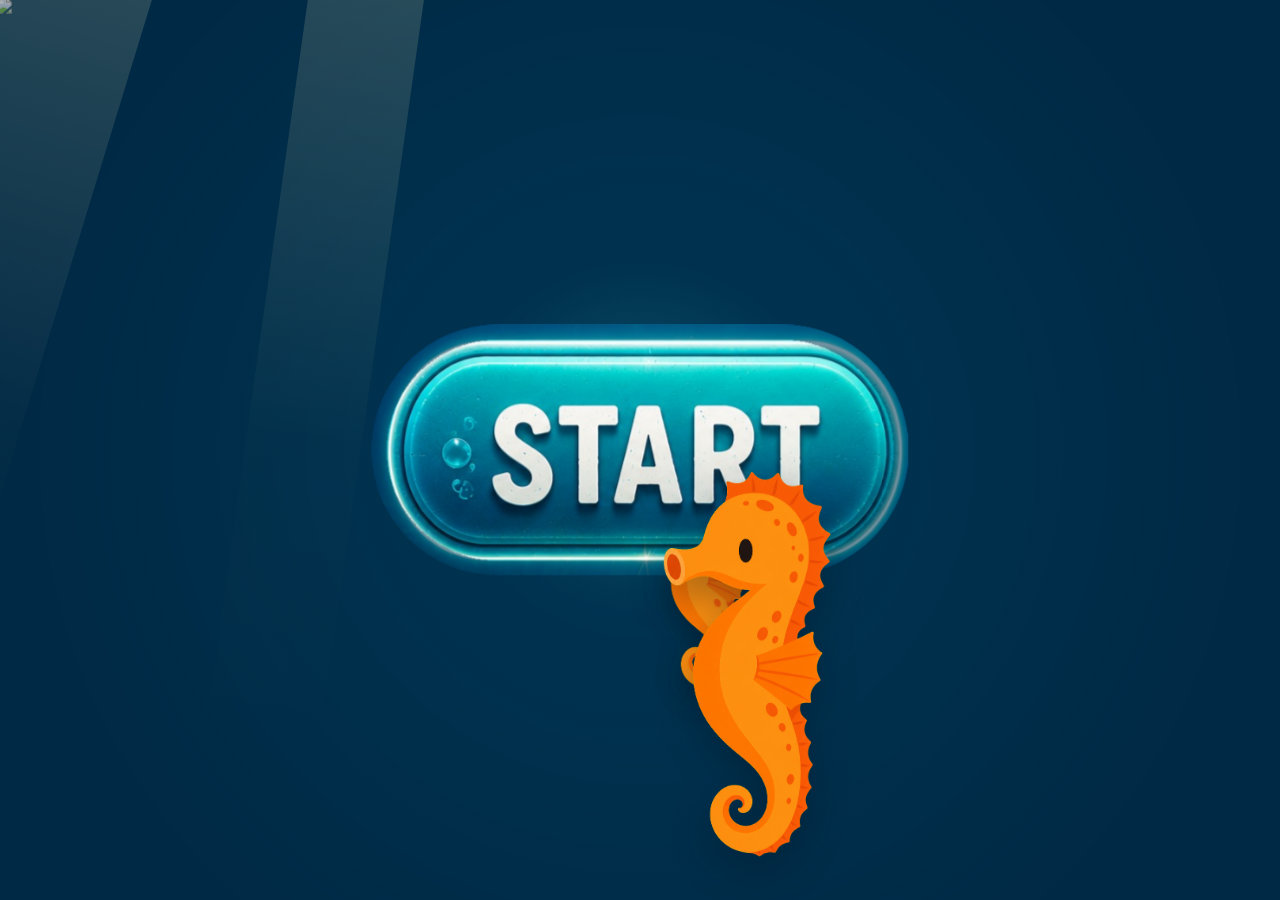
==== commit 55298ebf: "Add files via upload" ====
--- a/index.html
+++ b/index.html
@@ -1,20 +1,20 @@
-<!doctype html>
-<html lang="en">
-  <head>
-    <meta charset="utf-8">
-    <meta name="viewport" content="width=device-width, initial-scale=1, viewport-fit=cover">
-    <title>Seahorse Exhibit Kiosk</title>
-
-    <link rel="preload" href="assets/seahorse-underwater-bg-1280.jpg" as="image">
+<!doctype html>
+<html lang="en">
+  <head>
+    <meta charset="utf-8">
+    <meta name="viewport" content="width=device-width, initial-scale=1, viewport-fit=cover">
+    <title>Seahorse Exhibit Kiosk</title>
+
+    <link rel="preload" href="assets/title-kelp-forest-bg.png" as="image">
     <link rel="stylesheet" href="styles.css?v=button-playground43">
-
-    <!-- SAFE ONLY: fish tail positioning (no layout interference) -->
-    <style>
-      .fish-button {
-        position: relative;
-        overflow: visible;
-      }
-
+
+    <!-- SAFE ONLY: fish tail positioning (no layout interference) -->
+    <style>
+      .fish-button {
+        position: relative;
+        overflow: visible;
+      }
+
       .fish-button .fish-tail-outline {
         position: absolute;
         right: -90px;
@@ -30,142 +30,142 @@
         transform: translateY(-50%) scaleX(-1);
       }
     </style>
-  </head>
-
-  <body>
-    <main id="app" class="kiosk" data-layout="1" aria-live="polite">
-
+  </head>
+
+  <body>
+    <main id="app" class="kiosk" data-layout="1" aria-live="polite">
+
       <!-- HOME SCREEN -->
       <section id="homeScreen" class="screen new-title-screen is-active" data-screen="home">
-        <img class="background-art" src="assets/seahorse-underwater-bg-1280.jpg" alt="">
-        <div class="water-tint"></div>
-
-        <div class="light-rays" aria-hidden="true">
-          <span></span><span></span><span></span><span></span>
-        </div>
-
-        <div class="swimming-seahorse-stage" aria-hidden="true">
-          <span class="swimming-seahorse swim-friend swim-friend-two">
-            <img src="assets/cartoon-seahorse-generated.png" alt="">
-          </span>
-          <span class="swimming-seahorse swim-friend swim-friend-one">
-            <img src="assets/cartoon-seahorse-generated.png" alt="">
-          </span>
-        </div>
-
-        <button id="altStartButton" class="start-button new-title-start" type="button">
-          <span>START</span>
-        </button>
-
-        <div class="swimming-seahorse-stage swimming-seahorse-foreground" aria-hidden="true">
-          <span class="swimming-seahorse swim-main">
-            <img src="assets/cartoon-seahorse-generated.png" alt="">
-          </span>
-        </div>
-      </section>
-
-      <!-- CHALLENGE SCREEN -->
-      <section id="challengeScreen" class="screen challenge-screen" data-screen="challenge">
-        <img class="background-art" src="assets/seahorse-underwater-bg-1280.jpg" alt="">
-        <div class="water-tint challenge-tint"></div>
-
-        <button id="challengeHomeButton" class="challenge-home-button" type="button" aria-label="Home">
-          Home
-        </button>
-
-        <div class="challenge-shell">
-          <div class="challenge-hero">
-            <button id="junoButton" class="juno-sprite juno-button" type="button" aria-label="Tickle Juno">
-              <img id="junoImage" src="assets/juno.png" alt="Juno">
-            </button>
-
+        <img class="background-art" src="assets/title-kelp-forest-bg.png" alt="">
+        <div class="water-tint"></div>
+
+        <div class="light-rays" aria-hidden="true">
+          <span></span><span></span><span></span><span></span>
+        </div>
+
+        <div class="swimming-seahorse-stage" aria-hidden="true">
+          <span class="swimming-seahorse swim-friend swim-friend-two">
+            <img src="assets/cartoon-seahorse-generated.png" alt="">
+          </span>
+          <span class="swimming-seahorse swim-friend swim-friend-one">
+            <img src="assets/cartoon-seahorse-generated.png" alt="">
+          </span>
+        </div>
+
+        <button id="altStartButton" class="start-button new-title-start" type="button">
+          <span>START</span>
+        </button>
+
+        <div class="swimming-seahorse-stage swimming-seahorse-foreground" aria-hidden="true">
+          <span class="swimming-seahorse swim-main">
+            <img src="assets/cartoon-seahorse-generated.png" alt="">
+          </span>
+        </div>
+      </section>
+
+      <!-- CHALLENGE SCREEN -->
+      <section id="challengeScreen" class="screen challenge-screen" data-screen="challenge">
+        <img class="background-art" src="assets/title-kelp-forest-bg.png" alt="">
+        <div class="water-tint challenge-tint"></div>
+
+        <button id="challengeHomeButton" class="challenge-home-button" type="button" aria-label="Home">
+          Home
+        </button>
+
+        <div class="challenge-shell">
+          <div class="challenge-hero">
+            <button id="junoButton" class="juno-sprite juno-button" type="button" aria-label="Tickle Juno">
+              <img id="junoImage" src="assets/juno.png" alt="Juno">
+            </button>
+
             <div class="brand-lockup">
-              <img src="assets/juno-ocean-adventures-logo-user-upscaled.png" alt="Juno's Ocean Adventures">
+              <img src="assets/juno-ocean-adventures-seahorse-banner.png?v=2" alt="Juno's Ocean Adventures Seahorse Edition">
             </div>
-          </div>
-
-          <div class="challenge-grid" aria-label="Choose a challenge">
-            <button class="challenge-card explorer" data-mode="explorer">
-              <span class="challenge-icon">🔍</span>
-              <strong>Explorer</strong>
-              <span class="challenge-age">Ages 4–7</span>
-            </button>
-
-            <button class="challenge-card detective" data-mode="detective">
-              <span class="challenge-icon">🕵️</span>
-              <strong>Detective</strong>
-              <span class="challenge-age">Ages 8–11</span>
-            </button>
-
-            <button class="challenge-card scientist" data-mode="scientist">
-              <span class="challenge-icon">🔬</span>
-              <strong>Scientist</strong>
-              <span class="challenge-age">Ages 14–18</span>
-            </button>
-          </div>
-        </div>
-      </section>
-
+          </div>
+
+          <div class="challenge-grid" aria-label="Choose a challenge">
+            <button class="challenge-card explorer" data-mode="explorer">
+              <span class="challenge-icon">🔍</span>
+              <strong>Explorer</strong>
+              <span class="challenge-age">Ages 4–7</span>
+            </button>
+
+            <button class="challenge-card detective" data-mode="detective">
+              <span class="challenge-icon">🕵️</span>
+              <strong>Detective</strong>
+              <span class="challenge-age">Ages 8–11</span>
+            </button>
+
+            <button class="challenge-card scientist" data-mode="scientist">
+              <span class="challenge-icon">🔬</span>
+              <strong>Scientist</strong>
+              <span class="challenge-age">Ages 14–18</span>
+            </button>
+          </div>
+        </div>
+      </section>
+
       <!-- PLAYGROUND SCREEN -->
       <section id="playgroundScreen" class="screen playground-screen" data-screen="playground">
         <img class="background-art" src="assets/seahorse-underwater-bg-1280.jpg" alt="">
-        <div class="water-tint playground-tint"></div>
-
-        <button id="playgroundBackButton" class="challenge-home-button playground-back-button" type="button">
-          Back
-        </button>
-
-        <div class="playground-shell">
-          <h2>Button Playground</h2>
-
-          <div class="playground-grid">
-
-            <!-- FISH BUTTONS (UNCHANGED) -->
-            <button class="aqua-button fish-button fish-coral" type="button">
-              <i class="fish-tail-outline"></i>
-              <span>Explorer</span>
-            </button>
-
-            <button class="aqua-button fish-button fish-lime" type="button">
-              <i class="fish-tail-outline"></i>
-              <span>Detective</span>
-            </button>
-
-            <button class="aqua-button fish-button fish-moon" type="button">
-              <i class="fish-tail-outline"></i>
-              <span>Scientist</span>
-            </button>
-
-            <button class="aqua-button fish-button fish-ribbon fish-button-tall" type="button">
-              <i class="fish-tail-outline"></i>
-              <span class="fish-label"><b>Explorer</b><small>Ages 4–7</small></span>
-            </button>
-
-            <button class="aqua-button fish-button fish-speckle fish-button-tall" type="button">
-              <i class="fish-tail-outline"></i>
-              <span class="fish-label"><b>Detective</b><small>Ages 8–11</small></span>
-            </button>
-
-            <button class="aqua-button fish-button fish-deep fish-button-tall" type="button">
-              <i class="fish-tail-outline"></i>
-              <span class="fish-label"><b>Scientist</b><small>Ages 14–18</small></span>
-            </button>
-
-            <button class="aqua-button fish-button fish-sunburst fish-button-icon" type="button">
-              <i class="fish-tail-outline"></i>
-              <span class="fish-label"><b>🔍 Explorer</b><small>Ages 4–7</small></span>
-            </button>
-
-            <button class="aqua-button fish-button fish-bubblegum fish-button-icon" type="button">
-              <i class="fish-tail-outline"></i>
-              <span class="fish-label"><b>🕵️ Detective</b><small>Ages 8–11</small></span>
-            </button>
-
-            <button class="aqua-button fish-button fish-reef fish-button-icon" type="button">
-              <i class="fish-tail-outline"></i>
-              <span class="fish-label"><b>🔬 Scientist</b><small>Ages 14–18</small></span>
-            </button>
-
+        <div class="water-tint playground-tint"></div>
+
+        <button id="playgroundBackButton" class="challenge-home-button playground-back-button" type="button">
+          Back
+        </button>
+
+        <div class="playground-shell">
+          <h2>Button Playground</h2>
+
+          <div class="playground-grid">
+
+            <!-- FISH BUTTONS (UNCHANGED) -->
+            <button class="aqua-button fish-button fish-coral" type="button">
+              <i class="fish-tail-outline"></i>
+              <span>Explorer</span>
+            </button>
+
+            <button class="aqua-button fish-button fish-lime" type="button">
+              <i class="fish-tail-outline"></i>
+              <span>Detective</span>
+            </button>
+
+            <button class="aqua-button fish-button fish-moon" type="button">
+              <i class="fish-tail-outline"></i>
+              <span>Scientist</span>
+            </button>
+
+            <button class="aqua-button fish-button fish-ribbon fish-button-tall" type="button">
+              <i class="fish-tail-outline"></i>
+              <span class="fish-label"><b>Explorer</b><small>Ages 4–7</small></span>
+            </button>
+
+            <button class="aqua-button fish-button fish-speckle fish-button-tall" type="button">
+              <i class="fish-tail-outline"></i>
+              <span class="fish-label"><b>Detective</b><small>Ages 8–11</small></span>
+            </button>
+
+            <button class="aqua-button fish-button fish-deep fish-button-tall" type="button">
+              <i class="fish-tail-outline"></i>
+              <span class="fish-label"><b>Scientist</b><small>Ages 14–18</small></span>
+            </button>
+
+            <button class="aqua-button fish-button fish-sunburst fish-button-icon" type="button">
+              <i class="fish-tail-outline"></i>
+              <span class="fish-label"><b>🔍 Explorer</b><small>Ages 4–7</small></span>
+            </button>
+
+            <button class="aqua-button fish-button fish-bubblegum fish-button-icon" type="button">
+              <i class="fish-tail-outline"></i>
+              <span class="fish-label"><b>🕵️ Detective</b><small>Ages 8–11</small></span>
+            </button>
+
+            <button class="aqua-button fish-button fish-reef fish-button-icon" type="button">
+              <i class="fish-tail-outline"></i>
+              <span class="fish-label"><b>🔬 Scientist</b><small>Ages 14–18</small></span>
+            </button>
+
             <button class="aqua-button fish-button fish-sunburst fish-naked" type="button">
               <i class="fish-tail-outline"></i>
               <span class="fish-label"><b>Explorer</b><small>Ages 4-7</small></span>
@@ -320,15 +320,15 @@
       </section>
 
       <!-- GAME SCREEN -->
-      <section id="gameScreen" class="screen game-screen" data-screen="game">
-        <button id="gameBackButton" class="game-back-button" type="button" aria-label="Home">
-          Home
-        </button>
-        <div id="missionApp" class="mission-app" aria-live="polite"></div>
-      </section>
-
-    </main>
-
+      <section id="gameScreen" class="screen game-screen" data-screen="game">
+        <button id="gameBackButton" class="game-back-button" type="button" aria-label="Home">
+          Home
+        </button>
+        <div id="missionApp" class="mission-app" aria-live="polite"></div>
+      </section>
+
+    </main>
+
     <script src="app.js?v=button-playground43"></script>
-  </body>
+  </body>
 </html>
--- a/styles.css
+++ b/styles.css
@@ -1572,6 +1572,7 @@
 }
 
 .brand-lockup {
+  position: relative;
   grid-column: 1;
   grid-row: 1;
   justify-self: end;
